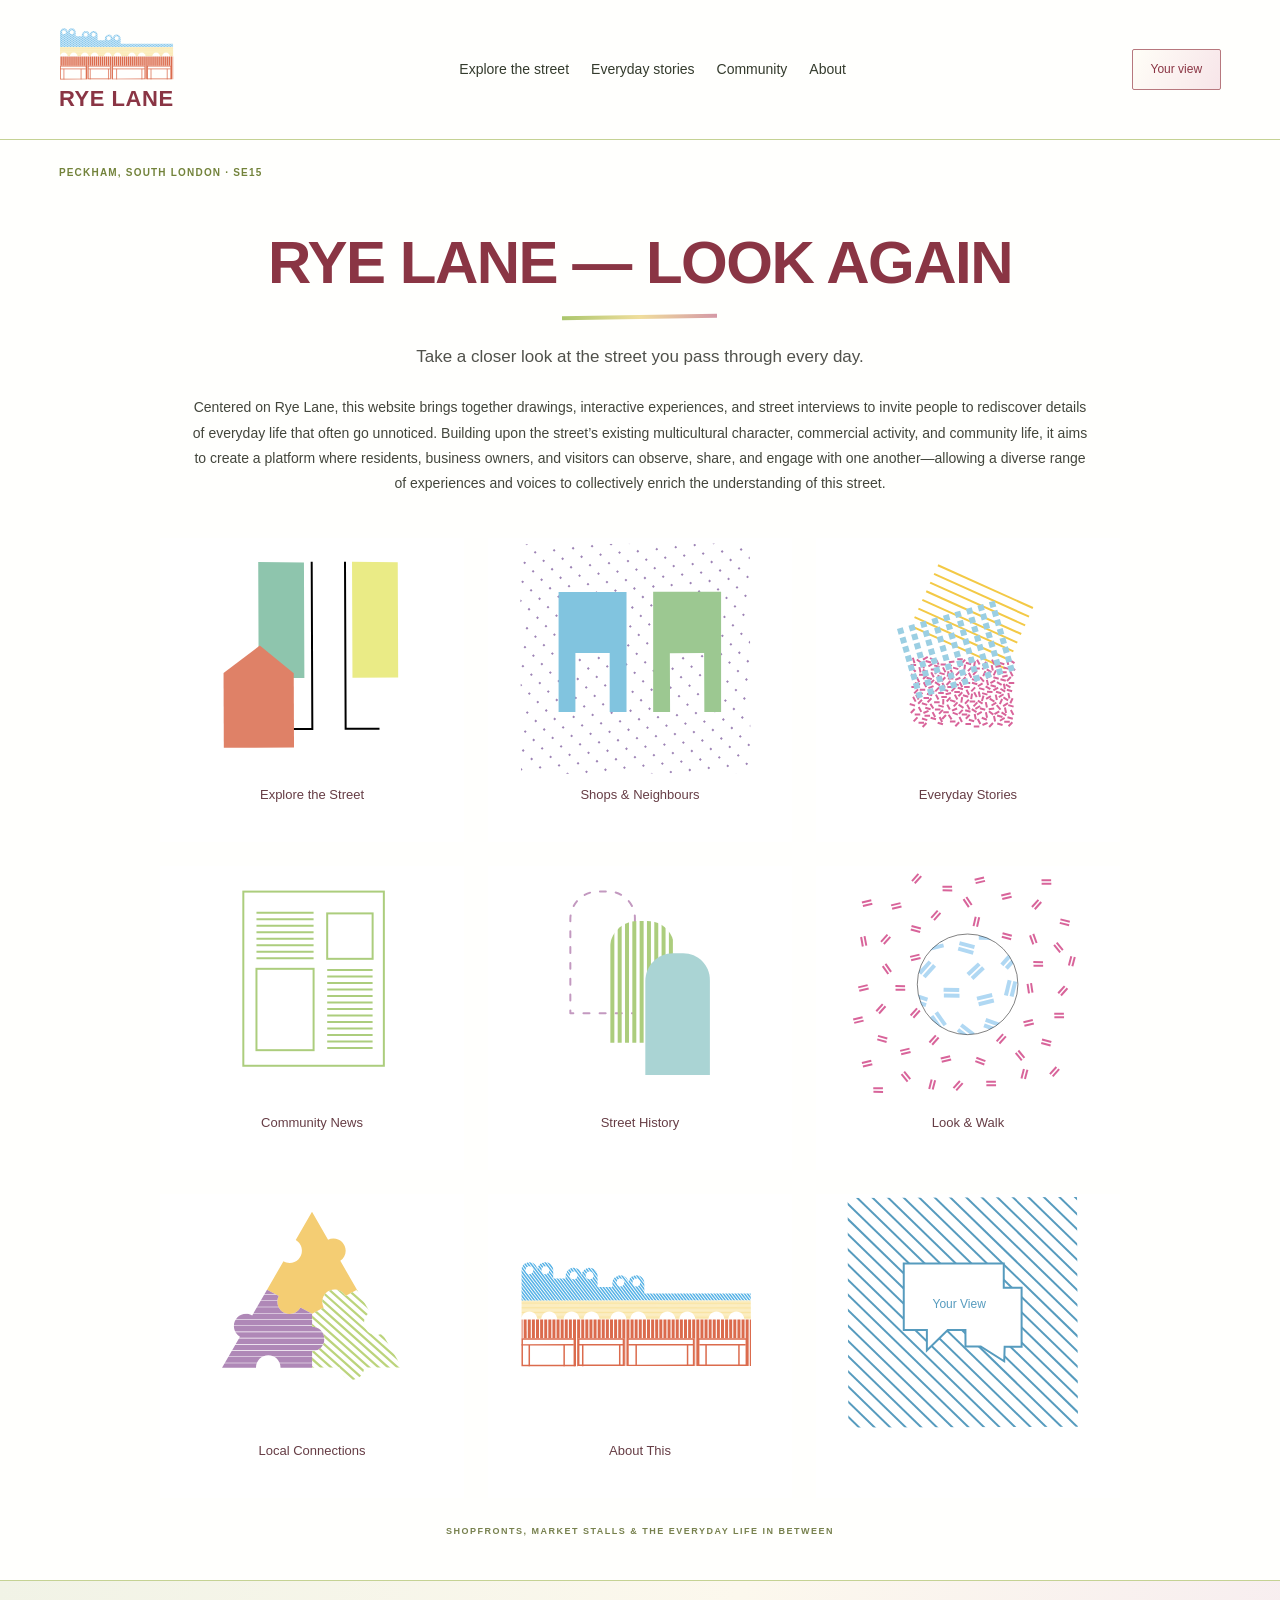
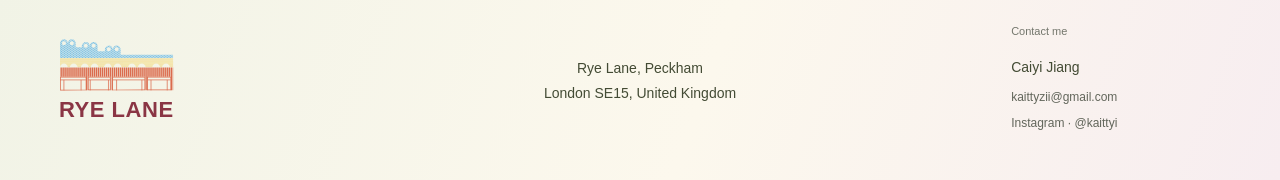
==== index.html @ 6ca85b4a "Archive current website" ====
<!doctype html>
<html lang="en"><head><meta charset="utf-8"><meta name="viewport" content="width=device-width,initial-scale=1"><meta name="description" content="Explore the shopfronts, market stalls and everyday details of Rye Lane, Peckham."><title>Rye Lane — Look Again</title><link rel="stylesheet" href="style.css"><link rel="stylesheet" href="theme.css?v=20261030-type-spacing"></head>
<body data-page="index"><a class="skip" href="#main">Skip to content</a><header><a class="brand" href="index.html">RYE LANE</a><nav aria-label="Main navigation"><a href="explore.html">Explore the street</a><a href="stories.html">Everyday stories</a><a href="community.html">Community</a><a href="about.html">About</a></nav><a class="header-note" href="your-view.html">Your view </a></header>
<main id="main"><section class="hero"><div class="hero-top"><p class="eyebrow">PECKHAM, SOUTH LONDON · SE15</p></div><div class="hero-title"><h1 class="home-title">RYE LANE — LOOK AGAIN</h1><p class="home-subtitle">Take a closer look at the street you pass through every day.</p><p class="home-statement">Centered on Rye Lane, this website brings together drawings, interactive experiences, and street interviews to invite people to rediscover details of everyday life that often go unnoticed. Building upon the street’s existing multicultural character, commercial activity, and community life, it aims to create a platform where residents, business owners, and visitors can observe, share, and engage with one another—allowing a diverse range of experiences and voices to collectively enrich the understanding of this street.</p></div><div class="illustrated-directory" aria-label="Discover Rye Lane"><a class="illustrated-link cream" href="explore.html"><svg class="artist-icon" viewBox="0 0 200 200" aria-hidden="true"><image href="explore.svg" width="200" height="200"/></svg><h2>Explore the Street</h2><span class="tile-arrow"></span></a><a class="illustrated-link apricot" href="explore.html#shops"><svg class="artist-icon" viewBox="0 0 200 200" aria-hidden="true"><image href="shops.svg" width="200" height="200"/></svg><h2>Shops & Neighbours</h2><span class="tile-arrow"></span></a><a class="illustrated-link moss" href="stories.html"><svg class="artist-icon" viewBox="0 0 200 200" aria-hidden="true"><image href="stories.svg" width="200" height="200"/></svg><h2>Everyday Stories</h2><span class="tile-arrow"></span></a><a class="illustrated-link blue" href="community.html"><svg class="artist-icon" viewBox="0 0 200 200" aria-hidden="true"><image href="community.svg" width="200" height="200"/></svg><h2>Community News</h2><span class="tile-arrow"></span></a><a class="illustrated-link ochre" href="community.html#street-history"><svg class="artist-icon" viewBox="0 0 200 200" aria-hidden="true"><image href="history.svg" width="200" height="200"/></svg><h2>Street History</h2><span class="tile-arrow"></span></a><a class="illustrated-link rose" href="stories.html#walk"><svg class="artist-icon" viewBox="0 0 200 200" aria-hidden="true"><image href="walk.svg" width="200" height="200"/></svg><h2>Look & Walk</h2><span class="tile-arrow"></span></a><a class="illustrated-link moss" href="community.html#local-connections"><svg class="artist-icon" viewBox="0 0 200 200" aria-hidden="true"><image href="connections.svg" width="200" height="200"/></svg><h2>Local Connections</h2><span class="tile-arrow"></span></a><a class="illustrated-link cream" href="about.html"><svg class="artist-icon" viewBox="0 0 200 200" aria-hidden="true"><image href="about.svg" width="200" height="200"/></svg><h2>About This</h2><span class="tile-arrow"></span></a><a class="illustrated-link blue" href="your-view.html"><svg class="artist-icon" viewBox="0 0 200 200" aria-hidden="true"><image href="your-view.svg" width="200" height="200"/></svg><h2 class="speech-title">Your View</h2><span class="tile-arrow"></span></a></div><p class="directory-caption">SHOPFRONTS, MARKET STALLS & THE EVERYDAY LIFE IN BETWEEN</p></section></main><footer><a class="brand" href="index.html">RYE LANE</a><p>Rye Lane, Peckham<br>London SE15, United Kingdom</p><div class="footer-contact"><h2>Contact me</h2><p>Caiyi Jiang</p><a href="mailto:kaittyzii@gmail.com">kaittyzii@gmail.com</a><a href="https://www.instagram.com/kaittyi/" target="_blank" rel="noopener noreferrer">Instagram · @kaittyi</a></div></footer>
<script src="script.js?v=20261030-market-layers"></script></body></html>
---- style.css ----
:root{--paper:#f5f0e6;--ink:#253e33;--red:#a53f2c;--line:#c9cbbd;--sage:#dfe5d6;--yellow:#eee0a8}*{box-sizing:border-box}html{scroll-behavior:smooth;scroll-padding-top:30px}body{margin:0;background:var(--paper);color:var(--ink);font-family:Arial,Helvetica,sans-serif;font-size:16px;line-height:1.55}a{color:inherit;text-decoration:none}button,input,textarea,select{font:inherit;color:inherit}button,a,select{touch-action:manipulation}button{cursor:pointer}button:focus-visible,a:focus-visible,select:focus-visible,textarea:focus-visible{outline:3px solid var(--red);outline-offset:5px}.skip{position:fixed;top:-100px;background:white;padding:15px;z-index:10}.skip:focus{top:0}header{display:flex;align-items:center;justify-content:space-between;gap:25px;padding:28px 4.6%;border-bottom:1px solid var(--line)}.brand{font-weight:800;letter-spacing:-1.5px;font-size:30px;line-height:1}.brand span{display:block;font-size:9px;letter-spacing:2.5px;margin-top:9px}nav{display:flex;gap:32px;font-size:13px}nav a:hover,footer a:hover{color:var(--red)}.header-note{font-size:12px;border:1px solid var(--ink);padding:10px 18px;border-radius:50%}.hero{padding:25px 4.6% 0}.hero-top,.hero-caption{display:flex;justify-content:space-between;align-items:center;gap:15px}.eyebrow{font-size:10px;letter-spacing:1.9px;font-weight:700}.edition{font:italic 17px Georgia,serif}.hero-title{display:flex;justify-content:space-between;align-items:end;gap:45px;padding:30px 0 40px}h1,h2,h3,p{margin-top:0}h1{font:clamp(55px,6.6vw,104px)/1.02 Georgia,serif;letter-spacing:-4px;margin:0}em{color:var(--red);font-weight:400}.hero-intro{max-width:290px;font-size:15px;padding-bottom:6px}.text-link{display:flex;align-items:center;justify-content:space-between;gap:30px;border:0;border-bottom:1px solid;background:none;padding:12px 0;font-size:12px;font-weight:700;text-align:left}.text-link span{font-size:24px}.hero-art{height:410px;position:relative;background:var(--sage);overflow:hidden;border-top:1px solid var(--ink);border-bottom:1px solid var(--ink)}.hero-art>img{width:100%;height:100%;object-fit:cover;object-position:50% 54%;mix-blend-mode:multiply}.art-label{position:absolute;left:22px;bottom:22px;background:var(--paper);padding:8px 12px;font-size:10px;letter-spacing:2px}.round-link{position:absolute;right:35px;top:30px;width:132px;height:132px;border-radius:50%;background:var(--red);color:var(--paper);display:flex;align-items:center;justify-content:center;text-align:center;font:italic 18px/1.2 Georgia,serif;transform:rotate(9deg)}.hero-caption{padding:15px 0;font-size:9px;letter-spacing:1.2px}.intro{display:grid;grid-template-columns:55px 1.4fr 1fr;gap:35px;padding:75px 8%;border-bottom:1px solid var(--line);align-items:center}.asterisk{font-size:55px;color:var(--red)}.intro>p{font:29px/1.3 Georgia,serif;margin:0}.intro>div{font-size:13px;max-width:300px}.section{padding:80px 7.5%;scroll-margin-top:20px}.section-title{display:flex;justify-content:space-between;align-items:end;gap:25px;margin-bottom:30px}h2{font:54px/1.08 Georgia,serif;letter-spacing:-1.8px;margin:14px 0 0}.section-title>p{font-size:13px;max-width:300px;margin:0 0 4px}.filters{display:flex;gap:9px;flex-wrap:wrap;margin:35px 0 30px}.filters button{border:1px solid var(--line);border-radius:25px;padding:9px 18px;background:transparent;font-size:12px}.filters button.active{background:var(--ink);border-color:var(--ink);color:var(--paper)}.filters span{margin-left:15px;font-size:9px}.scene-grid{display:grid;grid-template-columns:1.2fr 1fr;gap:36px 25px}.scene{display:block;background:none;border:0;padding:0;text-align:left;min-width:0}.scene[hidden]{display:none}.scene-img{position:relative;height:290px;overflow:hidden}.scene-img img{width:100%;height:100%;object-fit:contain;mix-blend-mode:multiply;transition:transform .4s}.scene:hover img{transform:scale(1.04)}.sage{background:var(--sage)}.peach{background:#e7c3a6}.yellow{background:var(--yellow)}.pink{background:#e6d2cc}.scene-index{position:absolute;top:14px;left:16px;font-size:11px}.open-arrow{position:absolute;right:14px;bottom:14px;border:1px solid var(--ink);border-radius:50%;height:34px;width:34px;text-align:center;line-height:32px}.scene-meta{display:flex;justify-content:space-between;align-items:center;gap:10px;margin-top:14px}.scene-meta h3{font:23px Georgia,serif;margin:0}.scene-meta>span{font-size:8px;letter-spacing:1px}.scene>p{font-size:12px;margin:7px 0 0}.small-note{font-size:11px;margin:28px 0 0;color:#536255}.stories{background:#e7e8dd}.story-feature{display:grid;grid-template-columns:1.25fr 1fr;gap:65px;align-items:center;margin:45px 0}.photo-frame{position:relative}.photo-frame img{width:100%;display:block;max-height:400px;object-fit:cover}.photo-frame>span{position:absolute;bottom:12px;left:12px;background:var(--paper);padding:6px 10px;font-size:9px;letter-spacing:1px}.story-copy h3{font:58px Georgia,serif;letter-spacing:-2px;margin:15px 0 22px}.story-copy>p:not(.eyebrow){font-size:14px;max-width:340px}.story-copy .text-link{width:100%;max-width:350px}.story-strips{display:grid;grid-template-columns:1fr 1fr;gap:40px}.story-strips button{display:flex;gap:20px;align-items:start;background:none;border:0;border-top:1px solid var(--ink);padding:20px 0;text-align:left}.story-strips button>span{font-size:12px}.story-strips button>span:last-child{margin-left:auto;font-size:24px}.story-strips h3{font:25px Georgia,serif;margin:0 0 8px}.story-strips p{font-size:12px;margin:0}.about{display:grid;grid-template-columns:1fr 2fr;gap:50px;border-bottom:1px solid var(--line)}.about h2{margin:0 0 30px}.about p:not(.eyebrow){max-width:580px;font-size:15px}.about .text-link{max-width:290px}.your-view{display:grid;grid-template-columns:1fr 1fr;gap:100px}.your-view>div>p:last-child{max-width:335px;font-size:14px;margin-top:25px}label{display:block;font-size:12px;margin-bottom:9px}select,textarea{border:1px solid #a6ae9d;background:transparent;width:100%;border-radius:0;padding:13px;font-size:13px;margin-bottom:22px}textarea{resize:vertical}.solid{width:100%;border:0;background:var(--ink);color:var(--paper);padding:15px;text-align:left;display:flex;justify-content:space-between;font-size:12px}.form-note,#note-status{font-size:11px;margin:12px 0}.download{border:0;border-bottom:1px solid;background:none;padding:8px 0;font-size:12px}footer{padding:40px 4.6%;background:var(--ink);color:var(--paper);display:flex;justify-content:space-between;align-items:center;gap:30px}footer p,footer>span{font-size:11px;margin:0}footer>span{text-align:right}dialog{border:0;padding:0;background:var(--paper);color:var(--ink);width:min(900px,94vw);max-height:90vh}dialog::backdrop{background:#10281ed1}.dialog-bar{position:sticky;top:0;background:var(--paper);display:flex;justify-content:space-between;align-items:center;padding:15px 24px;border-bottom:1px solid var(--line);z-index:1;font-size:10px;letter-spacing:1px}.dialog-bar button{background:none;border:0;padding:8px;font-size:12px}.dialog-content{padding:30px 40px}.dialog-content h2{margin:12px 0 20px}.dialog-content>img{width:100%;height:340px;object-fit:contain;background:var(--sage)}.dialog-content>p:not(.eyebrow){max-width:680px;font-size:15px}.image-switch{display:flex;gap:10px;margin:15px 0}.image-switch button{background:transparent;border:1px solid var(--ink);padding:7px 14px;font-size:11px}.image-switch button[aria-pressed=true]{background:var(--ink);color:var(--paper)}.look-prompt{display:flex;gap:30px;border-top:1px solid var(--line);padding:20px 0;margin-top:25px}.look-prompt span{font-size:9px;letter-spacing:1px;white-space:nowrap}.look-prompt p{font:22px Georgia,serif;margin:0}.small-note a{text-decoration:underline}body.modal-open{overflow:hidden}@media(min-width:1500px){main,header,footer{max-width:1600px;margin:auto}}@media(max-width:760px){header{padding:22px 6%;flex-wrap:wrap}.brand{font-size:25px}nav{order:3;width:100%;gap:22px;font-size:11px}.header-note{font-size:10px}.hero{padding:20px 6% 0}.edition{display:none}.hero-title{display:block;padding:25px 0}h1{font-size:58px;letter-spacing:-2.5px}.hero-intro{max-width:100%;margin-top:25px}.hero-intro>p{max-width:350px}.hero-intro .text-link{max-width:230px}.hero-art{height:300px}.round-link{right:15px;top:15px;width:100px;height:100px;font-size:14px}.hero-caption{font-size:8px}.hero-caption span:nth-child(2){display:none}.intro{grid-template-columns:35px 1fr;padding:45px 6%;gap:20px}.intro>p{font-size:24px}.intro>div{grid-column:2}.asterisk{font-size:38px}.section{padding:50px 6%}.section-title{display:block}.section-title>p{margin-top:22px}h2{font-size:43px}.scene-grid{grid-template-columns:1fr;gap:28px}.scene-img{height:270px}.scene-meta h3{font-size:23px}.filters{gap:7px}.filters button{font-size:10px;padding:9px 12px}.story-feature{grid-template-columns:1fr;gap:30px}.story-copy h3{font-size:48px}.story-strips{grid-template-columns:1fr;gap:10px}.about,.your-view{grid-template-columns:1fr;gap:28px}.about h2{font-size:39px}footer{align-items:start;flex-wrap:wrap;padding:30px 6%}footer>span{text-align:left}.dialog-content{padding:25px}.dialog-content h2{font-size:35px}.dialog-content>img{height:240px}.look-prompt{display:block}.look-prompt p{margin-top:12px}}@media(prefers-reduced-motion:reduce){html{scroll-behavior:auto}.scene-img img{transition:none}}

/* Illustrated homepage directory */
.hero-title{max-width:900px;margin:0 auto;text-align:center;display:block;padding:28px 0 38px}.hero-title h1{font-size:clamp(46px,5.1vw,76px);letter-spacing:-2.5px}.hero-title h1 br{display:none}.hero-intro{max-width:620px;margin:23px auto 0;padding:0;font-size:15px}.hero-intro p{margin-bottom:0}.hero-intro .text-link{display:none}.illustrated-directory{max-width:900px;margin:0 auto;display:grid;grid-template-columns:repeat(3,1fr);gap:22px}.illustrated-link{display:block;position:relative;padding:8px 20px 25px;text-align:center;color:var(--ink);border:1px solid transparent;transition:transform .2s,border-color .2s}.illustrated-link:hover{transform:translateY(-5px);border-color:var(--ink)}.illustrated-link svg{display:block;width:100%;height:175px;max-width:220px;margin:0 auto}.illustrated-link h2{font:24px Georgia,serif;letter-spacing:-.6px;margin:0 0 6px}.illustrated-link p{font-size:10px;margin:0}.tile-arrow{position:absolute;right:12px;top:10px;font-size:20px}.cream{background:#e6dfc7}.apricot{background:#e6bba2}.moss{background:#c7d1bb}.rose{background:#e7c9c3}.ochre{background:#e7cf8d}.blue{background:#c9d8d5}.directory-caption{text-align:center;font-size:9px;letter-spacing:1.5px;margin:26px 0 40px}.intro{padding-top:45px;padding-bottom:45px}@media(max-width:760px){.hero-title{padding-top:24px}.hero-title h1{font-size:43px;letter-spacing:-1.8px}.hero-intro{font-size:13px}.hero-intro>p{max-width:none}.illustrated-directory{grid-template-columns:repeat(2,1fr);gap:12px}.illustrated-link{padding:5px 10px 20px}.illustrated-link svg{height:140px}.illustrated-link h2{font-size:20px}.illustrated-link p{font-size:9px}.directory-caption{font-size:8px;letter-spacing:1px}}@media(prefers-reduced-motion:reduce){.illustrated-link{transition:none}}

.breadcrumb{display:flex;gap:14px;padding:25px 7.5% 0;font-size:11px}.breadcrumb a{text-decoration:underline}.breadcrumb+.section{padding-top:40px}body:has(.hero) footer{margin-top:25px}.scene-grid{align-items:start}

.page-heading{font:72px/1.05 Georgia,serif;letter-spacing:-2.5px;margin:20px 0 30px}.feed-explainer{border-left:3px solid var(--red);padding:14px 22px;background:#e7e8dd;font-size:13px;margin:35px 0}.feed-explainer p{margin:8px 0 0;max-width:720px}.feed-header{display:flex;justify-content:space-between;gap:20px;align-items:center;margin-top:50px}.feed-header h2,.sub-heading{font-size:32px;margin:0}.sub-heading{margin:55px 0 25px}#feed-status{font-size:12px;margin:18px 0}.news-card{border-top:1px solid var(--line);padding:25px 0}.news-card h3{font:27px/1.25 Georgia,serif;margin:10px 0 16px}.news-card p{font-size:14px;max-width:740px}.news-card .text-link{max-width:280px}.community-links{display:grid;grid-template-columns:1fr 1fr;gap:20px}.community-links>a{background:var(--sage);padding:25px}.community-links>a:nth-child(2n){background:#e6d6bc}.community-links span{font-size:9px;letter-spacing:1.5px}.community-links h3{font:26px Georgia,serif;margin:15px 0}.community-links p{font-size:13px;margin:0}.history-intro{font-size:18px;max-width:620px}.history-art{background:var(--sage);margin:35px 0 60px}.history-art img{width:100%;height:300px;object-fit:contain;mix-blend-mode:multiply}.history-art p{font-size:10px;padding:10px 20px}.timeline article{display:grid;grid-template-columns:190px 1fr;gap:40px;padding:35px 0;border-top:1px solid var(--line)}.timeline article>span{font-size:11px;letter-spacing:1px;color:var(--red);padding-top:5px}.timeline h2{font-size:31px;margin:0 0 15px;letter-spacing:-.5px}.timeline p{font-size:15px;max-width:640px}.timeline a{font-size:12px;text-decoration:underline}.history-end{background:var(--sage);padding:35px;margin:40px 0}.history-end h2{font-size:35px;margin:0 0 15px}.history-end p{font-size:14px}nav{gap:22px}.illustrated-directory{grid-template-columns:repeat(4,1fr);max-width:1100px;gap:18px}.illustrated-link h2{font-size:22px}.illustrated-link svg{height:155px}@media(max-width:1000px){nav{gap:14px;font-size:11px}.illustrated-directory{grid-template-columns:repeat(3,1fr)}}@media(max-width:760px){nav{flex-wrap:wrap;gap:12px 20px}.illustrated-directory{grid-template-columns:repeat(2,1fr)}.illustrated-link h2{font-size:19px}.illustrated-link svg{height:140px}.page-heading{font-size:48px}.community-links{grid-template-columns:1fr}.timeline article{grid-template-columns:1fr;gap:16px}.feed-header h2{font-size:27px}.feed-header{align-items:start}.feed-header button{font-size:10px}.history-art img{height:220px}}

.illustrated-directory{grid-template-columns:repeat(3,1fr);max-width:960px}.illustrated-link svg{height:150px}.illustrated-link h2{font-size:24px}.illustrated-link p{font-size:9px;letter-spacing:.25px}.shop-photo-grid{display:grid;grid-template-columns:1fr 1fr;gap:35px;margin-top:45px}.shop-photo-grid img{width:100%;height:320px;object-fit:cover}.shop-photo-grid .eyebrow{margin-top:20px}.shop-photo-grid h2{font-size:30px;margin:12px 0 20px}.shop-photo-grid p:not(.eyebrow){font-size:14px}.walk-cards{display:grid;grid-template-columns:repeat(3,1fr);gap:22px;margin:45px 0}.walk-cards article{background:var(--sage);padding:25px}.walk-cards article:nth-child(2){background:#e7cf8d}.walk-cards article:nth-child(3){background:#e7c9c3}.walk-number{display:block;font:65px Georgia,serif;opacity:.5;margin-bottom:25px}.walk-cards h2{font-size:30px;margin:15px 0 20px}.walk-cards p{font-size:13px}.walk-cards details{font-size:12px;border-top:1px solid #8c9b88;padding-top:15px}.walk-cards summary{cursor:pointer}.walk-cards details p{margin-top:15px}.walk-cards a{display:block;font-size:11px;text-decoration:underline;margin-top:22px}@media(max-width:760px){.illustrated-directory{grid-template-columns:repeat(3,1fr);gap:10px}.illustrated-link{padding:5px 8px 18px}.illustrated-link svg{height:105px}.illustrated-link h2{font-size:17px}.illustrated-link p{font-size:8px}.tile-arrow{font-size:15px;right:7px;top:6px}.shop-photo-grid,.walk-cards{grid-template-columns:1fr}.shop-photo-grid img{height:300px}}@media(max-width:450px){.illustrated-link h2{font-size:15px}.illustrated-link svg{height:85px}.illustrated-link p{line-height:1.4}}

/* Revised palette: paper, ink, cobalt and vermilion. */
:root{--paper:#fffdf7;--ink:#242522;--red:#254edb;--line:#d7d7cf;--sage:#e7edff;--yellow:#ffe46b}header{border-bottom-color:var(--ink)}.brand{color:#254edb}.hero-top .eyebrow{color:#254edb}.hero-title{max-width:940px;padding:38px 0 42px}.hero-title .home-title{font:38px/1.15 Georgia,serif;letter-spacing:-1px;color:#254edb;margin:0 0 24px}.home-statement{font:18px/1.8 Arial,Helvetica,sans-serif;max-width:900px;margin:0 auto;text-align:center;letter-spacing:0}.illustrated-directory{gap:22px}.illustrated-link{border:1px solid #242522;padding-top:10px}.illustrated-link:hover{border-color:#254edb;box-shadow:5px 5px 0 #254edb}.cream{background:#fff8df}.apricot{background:#ffded0}.moss{background:#edf1ff}.rose{background:#ffe7dc}.ochre{background:#ffe46b}.blue{background:#e3edff}.illustrated-link svg{color:#242522}.illustrated-link svg [fill="#f7edda"],.illustrated-link svg [fill="#f6edda"],.illustrated-link svg [fill="#f8edda"]{fill:#fffdf7}.illustrated-link svg [fill="#a54831"],.illustrated-link svg [fill="#a44731"],.illustrated-link svg [fill="#a74d37"],.illustrated-link svg [fill="#a53f2c"],.illustrated-link svg [fill="#ad4c32"],.illustrated-link svg [fill="#a95a42"]{fill:#f56336}.illustrated-link svg [fill="#b6c6a7"],.illustrated-link svg [fill="#8fa58c"],.illustrated-link svg [fill="#8ca78e"],.illustrated-link svg [fill="#406c57"]{fill:#5278ed}.illustrated-link svg [fill="#d7b36b"],.illustrated-link svg [fill="#d6b166"],.illustrated-link svg [fill="#d6b163"],.illustrated-link svg [fill="#edcb79"],.illustrated-link svg [fill="#e2b35e"],.illustrated-link svg [fill="#e5bd66"]{fill:#ffe46b}.stories{background:#f1f4ff}.feed-explainer,.history-end{background:#edf1ff}.community-links>a{background:#edf1ff}.community-links>a:nth-child(2n){background:#fff3cd}.walk-cards article{background:#edf1ff}.walk-cards article:nth-child(2){background:#ffe46b}.walk-cards article:nth-child(3){background:#ffded0}.timeline article>span{color:#254edb}.solid{background:#254edb}footer{background:#242522;color:#fffdf7}footer .brand{color:#fffdf7}.directory-caption{color:#254edb}@media(max-width:760px){.hero-title{padding:28px 0 32px}.hero-title .home-title{font-size:30px}.home-statement{font-size:14px;line-height:1.8}.illustrated-directory{gap:12px}}
/* Graffiti poster palette: asphalt, acid lime, violet, orange. */
:root{--paper:#e9e7df;--ink:#171717;--red:#6838dc;--line:#9a9a91;--sage:#d4e953;--yellow:#d4e953}body{background:#e9e7df}header{background:#171717;color:#e9e7df;border-bottom:3px solid #c5f12a}.brand{color:#c5f12a}.header-note{border-color:#c5f12a;color:#c5f12a;border-radius:0;transform:rotate(-4deg)}nav a:hover{color:#c5f12a}.hero-top .eyebrow{color:#171717}.hero-title .home-title{color:#171717;font-family:Arial,Helvetica,sans-serif;font-weight:900;font-size:44px;letter-spacing:-2px;text-transform:uppercase;line-height:1.05;display:inline-block;background:#c5f12a;padding:10px 18px;transform:rotate(-1.5deg)}.home-statement{font-size:16px;line-height:1.8}.illustrated-link{border:2px solid #171717;box-shadow:5px 5px 0 #171717;color:#171717}.illustrated-link:hover{border-color:#171717;box-shadow:8px 8px 0 #171717;transform:translate(-2px,-3px)}.cream{background:#c5f12a}.apricot{background:#ff7940}.moss{background:#a17aec}.rose{background:#ff7940}.ochre{background:#c5f12a}.blue{background:#b2a1ee}.illustrated-link:nth-child(3n+2){transform:rotate(.6deg)}.illustrated-link:nth-child(3n+2):hover{transform:rotate(.6deg) translate(-2px,-3px)}.illustrated-link h2{font:900 22px/1.1 Arial,Helvetica,sans-serif;letter-spacing:-.8px}.illustrated-link p{margin-top:10px;font-size:9px;font-weight:700}.illustrated-link svg [fill="#f7edda"],.illustrated-link svg [fill="#f6edda"],.illustrated-link svg [fill="#f8edda"]{fill:#e9e7df}.illustrated-link svg [fill="#a54831"],.illustrated-link svg [fill="#a44731"],.illustrated-link svg [fill="#a74d37"],.illustrated-link svg [fill="#a53f2c"],.illustrated-link svg [fill="#ad4c32"],.illustrated-link svg [fill="#a95a42"]{fill:#ff7940}.illustrated-link svg [fill="#b6c6a7"],.illustrated-link svg [fill="#8fa58c"],.illustrated-link svg [fill="#8ca78e"],.illustrated-link svg [fill="#406c57"]{fill:#7545d5}.illustrated-link svg [fill="#d7b36b"],.illustrated-link svg [fill="#d6b166"],.illustrated-link svg [fill="#d6b163"],.illustrated-link svg [fill="#edcb79"],.illustrated-link svg [fill="#e2b35e"],.illustrated-link svg [fill="#e5bd66"]{fill:#c5f12a}.directory-caption{color:#171717;font-weight:800}.stories{background:#d8cbed}.feed-explainer,.history-end{background:#d5e78c}.community-links>a{background:#d5e78c}.community-links>a:nth-child(2n){background:#d0b5ef}.walk-cards article{background:#c5f12a}.walk-cards article:nth-child(2){background:#b2a1ee}.walk-cards article:nth-child(3){background:#ff9970}.timeline article>span{color:#5830b4}.solid{background:#171717;color:#c5f12a}footer{background:#171717;color:#e9e7df}footer .brand{color:#c5f12a}.text-link:hover{color:#5830b4}@media(max-width:760px){.hero-title .home-title{font-size:30px;padding:9px 12px}.home-statement{font-size:14px}.illustrated-link h2{font-size:16px}.illustrated-link p{font-size:8px}}@media(max-width:450px){.illustrated-link h2{font-size:14px}}
/* Wall reference: chalk, soot, faded brick and small spray-colour accents. */
:root{--paper:#e6e3db;--ink:#20201f;--red:#d8753f;--line:#aaa69c;--sage:#d8d5cc;--yellow:#d5bd59}body{background:#e6e3db;color:#20201f}header{background:#e6e3db;color:#20201f;border-bottom:1px solid #99968d}.brand{color:#20201f}.header-note{border:1px solid #20201f;color:#20201f;background:#f2f0e9;transform:rotate(-2deg)}nav a:hover{color:#ab542b}.hero-top .eyebrow{color:#55534c}.hero-title .home-title{color:#20201f;background:none;transform:none;padding:0;font-size:42px;letter-spacing:-2px;margin-bottom:24px}.hero-title .home-title:after{content:"";display:block;height:5px;width:115px;margin:19px auto 0;background:#d8753f;transform:rotate(-2deg)}.home-statement{color:#393936}.illustrated-directory{gap:25px}.illustrated-link,.cream,.apricot,.moss,.rose,.ochre,.blue{background:#f1efe9;border:1px solid #343432;box-shadow:3px 4px 0 #a8a49a;position:relative}.illustrated-link:before{content:"";position:absolute;left:10px;right:10px;top:8px;bottom:8px;border-top:1px solid #bbb7ad;pointer-events:none}.illustrated-link:nth-child(3n+2){transform:rotate(.5deg)}.illustrated-link:nth-child(3n){transform:rotate(-.35deg)}.illustrated-link:hover{border-color:#20201f;box-shadow:5px 7px 0 #8c887e;transform:translateY(-3px)}.illustrated-link:nth-child(3n+2):hover{transform:rotate(.5deg) translateY(-3px)}.illustrated-link:nth-child(3n):hover{transform:rotate(-.35deg) translateY(-3px)}.illustrated-link h2{color:#20201f}.illustrated-link p{color:#59574f}.tile-arrow{color:#d8753f}.illustrated-link:nth-child(3n+2) .tile-arrow{color:#b9507a}.illustrated-link:nth-child(3n) .tile-arrow{color:#438e98}.illustrated-link svg [fill="#f7edda"],.illustrated-link svg [fill="#f6edda"],.illustrated-link svg [fill="#f8edda"]{fill:#d4d1c8}.illustrated-link svg [fill="#a54831"],.illustrated-link svg [fill="#a44731"],.illustrated-link svg [fill="#a74d37"],.illustrated-link svg [fill="#a53f2c"],.illustrated-link svg [fill="#ad4c32"],.illustrated-link svg [fill="#a95a42"]{fill:#d8753f}.illustrated-link svg [fill="#b6c6a7"],.illustrated-link svg [fill="#8fa58c"],.illustrated-link svg [fill="#8ca78e"],.illustrated-link svg [fill="#406c57"]{fill:#72afb4}.illustrated-link svg [fill="#d7b36b"],.illustrated-link svg [fill="#d6b166"],.illustrated-link svg [fill="#d6b163"],.illustrated-link svg [fill="#edcb79"],.illustrated-link svg [fill="#e2b35e"],.illustrated-link svg [fill="#e5bd66"]{fill:#d5bd59}.illustrated-link:nth-child(3) svg [fill="#a44731"]{fill:#c66391}.directory-caption{color:#56534c}.stories{background:#d5d2c9}.feed-explainer,.history-end{background:#d8d4c9}.community-links>a{background:#dedbd2}.community-links>a:nth-child(2n){background:#d3d7d5}.walk-cards article{background:#dedbd2}.walk-cards article:nth-child(2){background:#e1d8b5}.walk-cards article:nth-child(3){background:#d9c9c2}.timeline article>span{color:#a64c26}.solid{background:#20201f;color:#f1efe9}footer{background:#292928;color:#e6e3db}footer .brand{color:#e6e3db}.text-link:hover{color:#a64c26}@media(max-width:760px){.hero-title .home-title{font-size:30px}.illustrated-directory{gap:14px}}
/* Street scenes share one neutral background. */
.explore .scene-img{background:#f1efe9;border:1px solid #aaa69c;box-shadow:none;transform:none}
.explore .scene-img img{filter:grayscale(1);mix-blend-mode:multiply}

.source-detail{font-size:11px!important;line-height:1.6;color:#625e55;max-width:640px;margin:12px 0 0}.history .timeline{margin-top:45px}
/* Softer wall palette: warm chalk, graphite, dusty teal and clay. */
:root{--paper:#f0ede6;--ink:#353632;--red:#a96950;--line:#c6c3ba;--sage:#dedfd7;--yellow:#c7b782}body{background:var(--paper);color:var(--ink)}header{background:var(--paper);color:var(--ink);border-bottom:1px solid #c6c3ba}.brand{color:#3e514d}.header-note{color:#3e514d;border-color:#89958d;background:transparent;transform:none}.hero-title .home-title{color:#3e514d}.hero-title .home-title:after{background:#b38870;height:3px}.home-statement{color:#50514b}.hero-top .eyebrow,.edition{color:#6a6c63}.illustrated-link,.cream,.apricot,.moss,.rose,.ochre,.blue{background:#f8f6f0;border:1px solid #b7b9af;box-shadow:2px 3px 0 #d3d0c6}.illustrated-link:before{border-top-color:#dfdcd2}.illustrated-link:nth-child(3n+2),.illustrated-link:nth-child(3n){transform:none}.illustrated-link:hover,.illustrated-link:nth-child(3n+2):hover,.illustrated-link:nth-child(3n):hover{border-color:#82948c;box-shadow:3px 5px 0 #d3d0c6;transform:translateY(-2px)}.illustrated-link h2{color:#3e514d}.illustrated-link p{color:#71736a}.illustrated-link svg{color:#52594f}.tile-arrow,.illustrated-link:nth-child(3n+2) .tile-arrow,.illustrated-link:nth-child(3n) .tile-arrow{color:#8c9b90}.illustrated-link svg [fill="#f7edda"],.illustrated-link svg [fill="#f6edda"],.illustrated-link svg [fill="#f8edda"]{fill:#e5e1d6}.illustrated-link svg [fill="#a54831"],.illustrated-link svg [fill="#a44731"],.illustrated-link svg [fill="#a74d37"],.illustrated-link svg [fill="#a53f2c"],.illustrated-link svg [fill="#ad4c32"],.illustrated-link svg [fill="#a95a42"]{fill:#bd927b}.illustrated-link svg [fill="#b6c6a7"],.illustrated-link svg [fill="#8fa58c"],.illustrated-link svg [fill="#8ca78e"],.illustrated-link svg [fill="#406c57"]{fill:#9fb8af}.illustrated-link svg [fill="#d7b36b"],.illustrated-link svg [fill="#d6b166"],.illustrated-link svg [fill="#d6b163"],.illustrated-link svg [fill="#edcb79"],.illustrated-link svg [fill="#e2b35e"],.illustrated-link svg [fill="#e5bd66"]{fill:#cfc096}.illustrated-link:nth-child(3) svg [fill="#a44731"]{fill:#b99ba4}.directory-caption{color:#72756a}.stories{background:#e6e7de}.feed-explainer,.history-end,.community-links>a{background:#e1e5da}.community-links>a:nth-child(2n){background:#e6dfd3}.walk-cards article{background:#e1e5da}.walk-cards article:nth-child(2){background:#e8e1cd}.walk-cards article:nth-child(3){background:#e6dcd6}.solid{background:#485b50;color:#f8f6f0}footer{background:#48534a;color:#f0ede6}footer .brand{color:#f0ede6}.explore .scene-img{background:#f8f6f0;border-color:#c6c3ba}
/* Brighter page canvas; preserve the current illustration colours. */
:root{--paper:#fffefa}body,header{background:#fffefa}.illustrated-link,.cream,.apricot,.moss,.rose,.ochre,.blue{background:#fffefa}.header-note{background:transparent}.explore .scene-img{background:#fffefa}dialog,.dialog-bar{background:#fffefa}
/* Pinterest references: sky blue / cream landscape + green / pink illustration. */
:root{--paper:#fffdf5;--ink:#285d4f;--red:#c9785d;--line:#ccd3b7;--sage:#e8edce;--yellow:#d2d88d}body,header{background:#fffdf5;color:#285d4f}header{border-bottom-color:#cbd1b5}.brand,.hero-title .home-title{color:#285d4f}.header-note{color:#285d4f;border-color:#77977c;background:#f5f5df}.hero-top .eyebrow,.edition{color:#547762}.home-statement{color:#365d50}.hero-title .home-title:after{background:#87a9cf;height:4px;width:120px}.illustrated-link{border:1px solid #a7bc98;box-shadow:2px 3px 0 #d8dfc5}.illustrated-link,.cream{background:#f8f4df}.apricot{background:#f1dbd6}.moss{background:#e2e7b4}.rose{background:#f1dfeb}.ochre{background:#e9edc7}.blue{background:#e1ebf7}.illustrated-link:nth-child(1){background:#e1ebf7}.illustrated-link:nth-child(2){background:#e3e9bc}.illustrated-link:nth-child(3){background:#f1dfe9}.illustrated-link:nth-child(4){background:#e5edda}.illustrated-link:nth-child(5){background:#f8f1d9}.illustrated-link:nth-child(6){background:#e1ebf7}.illustrated-link:nth-child(7){background:#f1dfe9}.illustrated-link:nth-child(8){background:#e3e9bc}.illustrated-link:nth-child(9){background:#f8f1d9}.illustrated-link:before{border-top-color:#ffffff99}.illustrated-link h2{color:#285d4f}.illustrated-link p{color:#506c58}.illustrated-link svg{color:#34775e}.illustrated-link svg [fill="#f7edda"],.illustrated-link svg [fill="#f6edda"],.illustrated-link svg [fill="#f8edda"]{fill:#fff9e7}.illustrated-link svg [fill="#a54831"],.illustrated-link svg [fill="#a44731"],.illustrated-link svg [fill="#a74d37"],.illustrated-link svg [fill="#a53f2c"],.illustrated-link svg [fill="#ad4c32"],.illustrated-link svg [fill="#a95a42"]{fill:#d99079}.illustrated-link svg [fill="#b6c6a7"],.illustrated-link svg [fill="#8fa58c"],.illustrated-link svg [fill="#8ca78e"],.illustrated-link svg [fill="#406c57"]{fill:#86a8cf}.illustrated-link svg [fill="#d7b36b"],.illustrated-link svg [fill="#d6b166"],.illustrated-link svg [fill="#d6b163"],.illustrated-link svg [fill="#edcb79"],.illustrated-link svg [fill="#e2b35e"],.illustrated-link svg [fill="#e5bd66"]{fill:#cbd38c}.illustrated-link:nth-child(3) svg [fill="#a44731"]{fill:#ddaecb}.tile-arrow,.illustrated-link:nth-child(3n+2) .tile-arrow,.illustrated-link:nth-child(3n) .tile-arrow{color:#448168}.illustrated-link:hover,.illustrated-link:nth-child(3n+2):hover,.illustrated-link:nth-child(3n):hover{border-color:#477b61;box-shadow:3px 5px 0 #c7d4b5}.directory-caption{color:#5d7b5a}.stories{background:#edf2df}.feed-explainer,.history-end,.community-links>a{background:#e9edce}.community-links>a:nth-child(2n){background:#e1ebf7}.walk-cards article{background:#e1ebf7}.walk-cards article:nth-child(2){background:#e3e9bc}.walk-cards article:nth-child(3){background:#f1dfe9}.solid{background:#34775e;color:#fffdf5}footer{background:#dce5c7;color:#285d4f}footer .brand{color:#285d4f}.explore .scene-img{background:#fffdf5;border-color:#c9c9bb}.explore .scene-img img{filter:grayscale(1)}dialog,.dialog-bar{background:#fffdf5}.timeline article>span{color:#976047}.text-link:hover{color:#976047}
---- theme.css ----
/* Paper collage / apple green / berry, with static colour washes. */
:root{--paper:#fffef8;--ink:#343b2d;--red:#a44955;--line:#cbd4a3;--sage:#edf1d3;--yellow:#f1e8ad}body{background:#fffef8;color:#343b2d}header{background:#fffef8;color:#343b2d;border-bottom:1px solid #c5d294}.brand{color:#8a3544}.header-note{color:#8a3544;border:1px solid #b7787e;background:linear-gradient(115deg,#fffef7,#f7e5e9);border-radius:2px}nav a:hover{color:#a44955}.hero{background:radial-gradient(ellipse 35% 24% at 8% 17%,#dae7f8a6,transparent 100%),radial-gradient(ellipse 38% 24% at 94% 23%,#f6dce2a6,transparent 100%),radial-gradient(ellipse 38% 25% at 47% 61%,#f6eab666,transparent 100%)}.hero-title .home-title{color:#8a3544;font-family:Georgia,serif;font-weight:400;text-transform:none;letter-spacing:-1.3px;font-size:44px}.hero-title .home-title:after{width:155px;height:4px;background:linear-gradient(90deg,#aac66c,#f0de9c,#d599a6);transform:rotate(-1deg)}.home-statement{color:#43463c}.hero-top .eyebrow{color:#73833b}.edition{color:#8b7375}.illustrated-directory{gap:25px}.illustrated-link,.illustrated-link:nth-child(n){background:#fffef8;border:1px solid #b8c783;box-shadow:3px 3px 0 #e7ebd4;transform:none}.illustrated-link:nth-child(1),.illustrated-link:nth-child(6){background:radial-gradient(ellipse at 80% 15%,#d4e4f3 0,transparent 70%),linear-gradient(135deg,#fffef8,#f1f5e7)}.illustrated-link:nth-child(2),.illustrated-link:nth-child(8){background:radial-gradient(ellipse at 20% 20%,#dde9b6 0,transparent 74%),linear-gradient(145deg,#fffef8,#f3f5e6)}.illustrated-link:nth-child(3),.illustrated-link:nth-child(7){background:radial-gradient(ellipse at 82% 25%,#f2d4df 0,transparent 75%),linear-gradient(140deg,#fffef8,#fff7ec)}.illustrated-link:nth-child(4){background:linear-gradient(140deg,#eef4d7,#fffef8 60%,#e7eff6)}.illustrated-link:nth-child(5),.illustrated-link:nth-child(9){background:radial-gradient(ellipse at 25% 12%,#f2e6b6 0,transparent 75%),linear-gradient(145deg,#fffef8,#f5e8e9)}.illustrated-link:before{border-top-color:#ffffffbb}.illustrated-link h2{color:#663d45;font-weight:700;font-family:Georgia,serif;font-size:24px;letter-spacing:-.6px}.illustrated-link p{color:#636a4b;font-weight:400}.illustrated-link:hover,.illustrated-link:nth-child(n):hover{border-color:#8a3544;box-shadow:4px 5px 0 #dce4ba;transform:translateY(-3px)}.illustrated-link svg{color:#59683e}.tile-arrow,.illustrated-link:nth-child(n) .tile-arrow{color:#a44955}.illustrated-link svg [fill="#f7edda"],.illustrated-link svg [fill="#f6edda"],.illustrated-link svg [fill="#f8edda"]{fill:#fffdf0}.illustrated-link svg [fill="#a54831"],.illustrated-link svg [fill="#a44731"],.illustrated-link svg [fill="#a74d37"],.illustrated-link svg [fill="#a53f2c"],.illustrated-link svg [fill="#ad4c32"],.illustrated-link svg [fill="#a95a42"]{fill:#bd7881}.illustrated-link svg [fill="#b6c6a7"],.illustrated-link svg [fill="#8fa58c"],.illustrated-link svg [fill="#8ca78e"],.illustrated-link svg [fill="#406c57"]{fill:#acc869}.illustrated-link svg [fill="#d7b36b"],.illustrated-link svg [fill="#d6b166"],.illustrated-link svg [fill="#d6b163"],.illustrated-link svg [fill="#edcb79"],.illustrated-link svg [fill="#e2b35e"],.illustrated-link svg [fill="#e5bd66"]{fill:#e5d68e}.illustrated-link:nth-child(3) svg [fill="#a44731"]{fill:#b86a79}.directory-caption{color:#77814e}.stories{background:#fffef8}.feed-explainer,.history-end{background:linear-gradient(110deg,#edf2d8,#fff9ec)}.community-links>a{background:linear-gradient(145deg,#f0f4dc,#fffef8)}.community-links>a:nth-child(2n){background:linear-gradient(145deg,#e6eef7,#fff7f0)}.walk-cards article{background:linear-gradient(150deg,#e1ecf7,#fffef8)}.walk-cards article:nth-child(2){background:linear-gradient(150deg,#e3edbc,#fffef8)}.walk-cards article:nth-child(3){background:linear-gradient(150deg,#f2dce4,#fffef8)}.solid{background:#8a3544;color:#fffef8}.timeline article>span,.text-link:hover{color:#8a3544}.explore .scene-img{background:#fffef8;border:1px solid #c8c9bc}.explore .scene-img img{filter:grayscale(1)}footer{background:linear-gradient(110deg,#dbe7b3,#f5efd7 55%,#eedde1);color:#434b34;border-top:1px solid #c5d294}footer .brand{color:#8a3544}dialog,.dialog-bar{background:#fffef8}.dialog-content>img{background:#fffef8}label{color:#663d45}select,textarea{background:#fffef8;border-color:#b8c783}.filters button.active{background:#59683e;border-color:#59683e}@media(max-width:760px){.hero-title .home-title{font-size:32px}.illustrated-link h2{font-size:17px}.illustrated-directory{gap:13px}.hero{background:radial-gradient(ellipse at 0 10%,#e4edf780,transparent 40%),radial-gradient(ellipse at 100% 25%,#f7e2e880,transparent 45%)}}@media(max-width:450px){.illustrated-link h2{font-size:15px}}

/* Shared interior-page colour wash, with calm image surfaces. */
body:not(:has(.hero)){background:radial-gradient(ellipse 65% 480px at 0 180px,#e0ebf6a6,transparent 100%),radial-gradient(ellipse 60% 650px at 100% 460px,#f3dfe7a1,transparent 100%),radial-gradient(ellipse 70% 600px at 25% 1050px,#f3edc780,transparent 100%),#fffef8;background-repeat:no-repeat}body:not(:has(.hero)) header{background:#fffef8e8}body:not(:has(.hero)) main{background:transparent}.stories{background:transparent}.scene-index{color:#343b2d}.open-arrow,.tile-arrow,.text-link>span,.solid>span{display:none}.your-view select,.your-view textarea{background:#fffef8b8}.dialog-content>img{background:#fffef8}.dialog-content .look-prompt{background:linear-gradient(110deg,#edf2d880,#f6e3eb66);padding:20px}.about{border-bottom-color:#cbd4a3}

/* Individual page compositions within the shared pastel palette. */
body[data-page="explore"]{background:radial-gradient(ellipse 85% 650px at 100% 190px,#cfe2f5b8,transparent 100%),radial-gradient(ellipse 60% 650px at 0 1000px,#e1eacb80,transparent 100%),#fffef8}
body[data-page="shops"]{background:radial-gradient(ellipse 100% 650px at 45% 250px,#f3e6b8b3,transparent 100%),radial-gradient(ellipse 60% 650px at 100% 1050px,#ecdce580,transparent 100%),#fffef8}
body[data-page="stories"]{background:radial-gradient(ellipse 90% 700px at 0 330px,#f0cfdcb3,transparent 100%),radial-gradient(ellipse 75% 650px at 100% 1100px,#f5e8c29c,transparent 100%),#fffef8}
body[data-page="community"]{background:radial-gradient(ellipse 85% 750px at 100% 380px,#dae9b9ad,transparent 100%),radial-gradient(ellipse 70% 650px at 0 1250px,#dceaf580,transparent 100%),#fffef8}
body[data-page="history"]{background:radial-gradient(ellipse 90% 900px at 0 400px,#f2e3b3a6,transparent 100%),radial-gradient(ellipse 75% 800px at 100% 1500px,#edddd48c,transparent 100%),#fffef8}
body[data-page="walk"]{background:radial-gradient(ellipse 100% 600px at 50% 220px,#e1eac0ad,transparent 100%),radial-gradient(ellipse 75% 700px at 100% 850px,#d4e6f299,transparent 100%),#fffef8}
body[data-page="local-links"]{background:radial-gradient(ellipse 90% 700px at 0 270px,#dddcf2a6,transparent 100%),radial-gradient(ellipse 75% 600px at 100% 900px,#dee9c48c,transparent 100%),#fffef8}
body[data-page="about"]{background:radial-gradient(ellipse 90% 650px at 100% 250px,#f2dbcaad,transparent 100%),radial-gradient(ellipse 70% 650px at 0 850px,#eee4bc80,transparent 100%),#fffef8}
body[data-page="your-view"]{background:radial-gradient(ellipse 90% 650px at 50% 500px,#eadcf0a6,transparent 100%),radial-gradient(ellipse 65% 600px at 0 180px,#f1e3d780,transparent 100%),#fffef8}
/* Whiter canvas and lighter, less green colour washes. */
:root{--paper:#fffffd;--sage:#f5f5ea;--line:#dbddd2}body,header{background-color:#fffffd}header{background:#fffffdf2}.hero{background:radial-gradient(ellipse 35% 24% at 8% 17%,#e6eef880,transparent 100%),radial-gradient(ellipse 38% 24% at 94% 23%,#f8e8ed80,transparent 100%),radial-gradient(ellipse 38% 25% at 47% 61%,#faf3dd55,transparent 100%)}body[data-page="explore"]{background:radial-gradient(ellipse 85% 650px at 100% 190px,#e3eef88c,transparent 100%),radial-gradient(ellipse 60% 650px at 0 1000px,#f4f2e550,transparent 100%),#fffffd}body[data-page="shops"]{background:radial-gradient(ellipse 100% 650px at 45% 250px,#faf0d580,transparent 100%),radial-gradient(ellipse 60% 650px at 100% 1050px,#f4e9ef60,transparent 100%),#fffffd}body[data-page="stories"]{background:radial-gradient(ellipse 90% 700px at 0 330px,#f7e3eb88,transparent 100%),radial-gradient(ellipse 75% 650px at 100% 1100px,#faf1da70,transparent 100%),#fffffd}body[data-page="community"]{background:radial-gradient(ellipse 85% 750px at 100% 380px,#f0f2e480,transparent 100%),radial-gradient(ellipse 70% 650px at 0 1250px,#e6eff870,transparent 100%),#fffffd}body[data-page="history"]{background:radial-gradient(ellipse 90% 900px at 0 400px,#faf0d580,transparent 100%),radial-gradient(ellipse 75% 800px at 100% 1500px,#f5e9e360,transparent 100%),#fffffd}body[data-page="walk"]{background:radial-gradient(ellipse 100% 600px at 50% 220px,#f3f3e580,transparent 100%),radial-gradient(ellipse 75% 700px at 100% 850px,#e4eff880,transparent 100%),#fffffd}body[data-page="local-links"]{background:radial-gradient(ellipse 90% 700px at 0 270px,#eeebf680,transparent 100%),radial-gradient(ellipse 75% 600px at 100% 900px,#f4f2e560,transparent 100%),#fffffd}body[data-page="about"]{background:radial-gradient(ellipse 90% 650px at 100% 250px,#faece180,transparent 100%),radial-gradient(ellipse 70% 650px at 0 850px,#faf4df60,transparent 100%),#fffffd}body[data-page="your-view"]{background:radial-gradient(ellipse 90% 650px at 50% 500px,#f2e9f780,transparent 100%),radial-gradient(ellipse 65% 600px at 0 180px,#faf0e760,transparent 100%),#fffffd}.explore .scene-img,dialog,.dialog-bar,.dialog-content>img{background:#fffffd}.feed-explainer,.history-end{background:linear-gradient(110deg,#f5f5e9,#fffaf1)}footer{background:linear-gradient(110deg,#f1f3e6,#fcf8ed 55%,#f7edf0)}.illustrated-link:nth-child(2),.illustrated-link:nth-child(8){background:radial-gradient(ellipse at 20% 20%,#eef1d9 0,transparent 74%),linear-gradient(145deg,#fffffd,#fafbf4)}.illustrated-link:nth-child(4){background:linear-gradient(140deg,#f4f6e9,#fffffd 60%,#edf3fa)}

/* Home: original artwork, simple outlines and quieter typography. */
body[data-page="index"] .hero{background:none}
body[data-page="index"] .hero-title .home-title{font-size:clamp(28px,4.1vw,46px)}
body[data-page="index"] .home-statement{font-size:14px;line-height:1.8}
body[data-page="index"] header nav{font-size:11px}
body[data-page="index"] .illustrated-link:nth-child(n){background:transparent;border:1px solid #b9bcb0;box-shadow:none;padding:10px 10px 18px;transform:none}
body[data-page="index"] .illustrated-link::before,body[data-page="index"] .illustrated-link::after{display:none}
body[data-page="index"] .illustrated-link:nth-child(n):hover{background:transparent;border-color:#8a3544;box-shadow:none;transform:translateY(-2px)}
body[data-page="index"] .illustrated-link .artist-icon{width:100%;max-width:none;height:190px;margin:0 auto 8px}
body[data-page="index"] .illustrated-link h2{font-size:19px;line-height:1.2;letter-spacing:-.3px;margin:0}
body[data-page="index"] .tile-arrow{display:none}
@media(max-width:760px){body[data-page="index"] .illustrated-link .artist-icon{height:160px}body[data-page="index"] .illustrated-link h2{font-size:17px}}
@media(max-width:450px){body[data-page="index"] .illustrated-link .artist-icon{height:135px}body[data-page="index"] .illustrated-link h2{font-size:15px}}

/* Reference-inspired square illustration tiles. */
body[data-page="index"] .illustrated-directory{gap:24px;align-items:stretch}
body[data-page="index"] .illustrated-link:nth-child(n){position:relative;display:flex;flex-direction:column;justify-content:flex-end;aspect-ratio:1;min-height:0;padding:0 8px 12px;overflow:hidden;background:#fff;border-color:#d6d6ce}
body[data-page="index"] .illustrated-link .artist-icon{position:absolute;inset:0 0 32px;width:100%;height:calc(100% - 32px);max-width:none;margin:0}
body[data-page="index"] .illustrated-link h2{position:relative;font-family:Arial,sans-serif;font-size:13px;font-weight:500;line-height:1.2;letter-spacing:.025em;text-align:center}
body[data-page="index"] .illustrated-link:last-child .artist-icon{inset:0;height:100%}
body[data-page="index"] .illustrated-link:last-child .speech-title{position:absolute;left:26%;top:40%;width:40%;margin:0;font-size:12px;color:#569bbe;transform:translateY(-50%);text-transform:uppercase}
@media(max-width:450px){body[data-page="index"] .illustrated-directory{gap:14px}body[data-page="index"] .illustrated-link h2{font-size:11px}body[data-page="index"] .illustrated-link:last-child .speech-title{font-size:9px}}

/* Borderless tiles with captions close to the drawings. */
body[data-page="index"] .illustrated-link:nth-child(n),body[data-page="index"] .illustrated-link:nth-child(n):hover{border:0;background:#fff;box-shadow:none}
body[data-page="index"] .illustrated-link:nth-child(n){justify-content:flex-start;padding:0;overflow:hidden}
body[data-page="index"] .illustrated-link .artist-icon{position:relative;inset:auto;flex:none;width:100%;height:82%;margin:0}
body[data-page="index"] .illustrated-link h2{margin:-3px 8px 0}
body[data-page="index"] .illustrated-link:last-child .artist-icon{position:absolute;inset:0;height:100%;margin:0}
body[data-page="index"] .illustrated-link:last-child .speech-title{left:27%;top:47%;width:38%;margin:0;transform:translateY(-50%);text-align:center}
body[data-page="index"] .illustrated-link:nth-child(1) h2,body[data-page="index"] .illustrated-link:nth-child(5) h2{transform:translateY(-16px)}
body[data-page="index"] .illustrated-link:nth-child(3) h2,body[data-page="index"] .illustrated-link:nth-child(4) h2{transform:translateY(-24px)}
body[data-page="index"] .illustrated-link:nth-child(7) h2,body[data-page="index"] .illustrated-link:nth-child(8) h2{transform:translateY(-44px)}
body[data-page="index"] .illustrated-link:last-child .speech-title{top:44%;transform:translateY(-50%)}
@media(max-width:450px){body[data-page="index"] .illustrated-link:nth-child(7) h2,body[data-page="index"] .illustrated-link:nth-child(8) h2{transform:translateY(-25px)}body[data-page="index"] .illustrated-link:nth-child(3) h2,body[data-page="index"] .illustrated-link:nth-child(4) h2{transform:translateY(-14px)}}
/* Equal artwork areas on a warm, uniform gallery canvas. */
body[data-page="index"] .illustrated-link:last-child .artist-icon{position:relative;inset:auto;width:100%;height:82%;margin:0}
body[data-page="index"] .illustrated-link:last-child .speech-title{left:31%;top:36.1%;width:31.2%;transform:translateY(-50%)}
/* Shared caption baseline for every row. */
body[data-page="index"] .illustrated-link:nth-child(n):not(:last-child) h2{position:absolute;left:0;right:0;top:82%;margin:0 8px;transform:none;line-height:1.2}
/* Fine adjustments to the local illustration and speech label. */
body[data-page="index"] .illustrated-link:nth-child(7) .artist-icon{transform:scale(1.13);transform-origin:50% 42%}
body[data-page="index"] .illustrated-link:last-child .speech-title{font-size:13px;font-weight:500;letter-spacing:.035em;text-transform:uppercase;left:31.5%;width:31.2%;top:36.1%}
@media(max-width:450px){body[data-page="index"] .illustrated-link:last-child .speech-title{font-size:10px;letter-spacing:.015em}}
body[data-page="index"] .illustrated-link:last-child .speech-title{text-transform:none;letter-spacing:0;white-space:nowrap;font-size:12px}
@media(max-width:450px){body[data-page="index"] .illustrated-link:last-child .speech-title{font-size:9px}}

/* Homepage invitation */
.home-subtitle{font:17px/1.6 Arial,Helvetica,sans-serif;color:#50514b;max-width:650px;margin:0 auto 24px;text-align:center}
@media(max-width:760px){.home-subtitle{font-size:15px;margin-bottom:20px}}

/* Shared footer contact details */
footer>p{font:14px/1.7 Arial,Helvetica,sans-serif;margin:0}.footer-contact{font:11px/1.7 Arial,Helvetica,sans-serif}.footer-contact h2{font:400 14px/1.7 Arial,Helvetica,sans-serif;letter-spacing:normal;word-spacing:normal;margin:0 0 12px}.footer-contact p{font:400 14px/1.7 Arial,Helvetica,sans-serif;margin:0 0 4px}.footer-contact a{display:block;font-size:11px;overflow-wrap:anywhere}.footer-contact a:hover{text-decoration:underline}

/* Calm, aligned footer typography */
footer{align-items:flex-start;gap:32px 60px}
footer>p{font:400 14px/1.8 Arial,Helvetica,sans-serif;margin:0;color:#434b34}
.footer-contact{min-width:210px;text-align:left;font-family:Arial,Helvetica,sans-serif}
.footer-contact h2{font:400 11px/1.5 Arial,Helvetica,sans-serif;letter-spacing:.04em;word-spacing:normal;color:#73766c;margin:0 0 14px}
.footer-contact p{font:400 14px/1.8 Arial,Helvetica,sans-serif;letter-spacing:normal;color:#434b34;margin:0 0 8px}
.footer-contact a{font:400 12px/1.8 Arial,Helvetica,sans-serif;letter-spacing:normal;color:#62665b;text-decoration:none;margin:0 0 5px}
.footer-contact a:hover{color:#8a3544;text-decoration:underline;text-underline-offset:3px}
@media(max-width:600px){footer{gap:28px}.footer-contact{min-width:0;width:100%}}

/* Homepage title */
body[data-page="index"] .hero-title .home-title{font-family:Arial,Helvetica,sans-serif;font-weight:500;letter-spacing:-.035em}

/* Navigation and geometric street wordmark */
header nav,body[data-page="index"] header nav{font-size:14px}
header .brand,footer .brand{position:relative;display:block;padding-left:44px;flex-shrink:0}
header .brand::before,footer .brand::before{content:"";position:absolute;left:0;top:-2px;width:34px;height:44px;background:url("data:image/svg+xml,%3Csvg%20xmlns%3D%22http%3A%2F%2Fwww.w3.org%2F2000%2Fsvg%22%20viewBox%3D%220%200%2034%2044%22%3E%3Cpath%20fill%3D%22%2383c5b1%22%20d%3D%22M3%204h10v25H3z%22%2F%3E%3Cpath%20fill%3D%22%23f1df70%22%20d%3D%22M23%204h8v18h-8z%22%2F%3E%3Cpath%20fill%3D%22%23ef8067%22%20d%3D%22m2%2031%208-8%208%208v10H2z%22%2F%3E%3Cpath%20d%3D%22M17%204v32h5V4%22%20fill%3D%22none%22%20stroke%3D%22%23343b2d%22%20stroke-width%3D%221.2%22%2F%3E%3C%2Fsvg%3E") center/contain no-repeat}
@media(max-width:760px){header nav,body[data-page="index"] header nav{font-size:12px}}

/* Building wordmark, stacked above the name */
header .brand,footer .brand{display:flex;flex-direction:column;align-items:center;width:140px;padding:0;font-size:25px;letter-spacing:-1px;text-align:center}
header .brand::before,footer .brand::before{position:static;display:block;flex:none;width:110px;height:72px;margin:0 0 9px;background:url("about.svg") center/contain no-repeat}
header .brand span,footer .brand span{font-size:8px;letter-spacing:2px;margin-top:7px}
@media(max-width:760px){header .brand,footer .brand{width:120px;font-size:23px}header .brand::before,footer .brand::before{width:96px;height:62px;margin-bottom:7px}}

/* Balanced building and name, without a tagline */
header .brand,footer .brand{width:120px;font:600 22px/1.1 Arial,Helvetica,sans-serif;letter-spacing:.035em}
header .brand::before,footer .brand::before{width:104px;height:78px;margin-bottom:8px}
@media(max-width:760px){header .brand,footer .brand{width:108px;font-size:20px}header .brand::before,footer .brand::before{width:94px;height:70px;margin-bottom:7px}}

/* Consistent, moderately sized main headings */
body[data-page="index"] .hero-title .home-title,main .page-heading{font-family:Arial,Helvetica,sans-serif;font-weight:700;font-size:clamp(28px,3.2vw,38px);line-height:1.15;letter-spacing:-.025em}
main .page-heading em{font-style:normal;font-weight:inherit}

/* Site-wide sans-serif typography, including dialogs and form controls. */
html body,body *,body *::before,body *::after{font-family:Arial,Helvetica,sans-serif!important}

/* Larger main headings and balanced footer */
body[data-page="index"] .hero-title .home-title,main .page-heading{font-size:clamp(32px,3.7vw,44px)}
footer{position:relative;align-items:center;min-height:200px}
footer .brand{width:120px;font-size:22px;line-height:1.1;letter-spacing:.035em}
footer .brand::before{width:120px;height:82px;margin-bottom:8px}
footer>p{position:absolute;left:50%;top:50%;transform:translate(-50%,-50%);text-align:center;margin:0;line-height:1.8}
footer .footer-contact{margin-left:auto}
@media(max-width:760px){footer{min-height:190px;gap:25px}footer .brand{width:108px;font-size:20px}footer .brand::before{width:108px;height:74px}footer>p{position:static;transform:none;margin:auto;text-align:center}footer .footer-contact{margin-left:0}}

/* More prominent headings and building identity */
body[data-page="index"] .hero-title .home-title,main .page-heading{font-size:clamp(38px,4.8vw,60px);line-height:1.08}
header .brand,footer .brand{width:150px;font-size:27px}
header .brand::before,footer .brand::before{width:150px;height:104px;margin-bottom:10px}
@media(max-width:760px){header .brand,footer .brand{width:124px;font-size:23px}header .brand::before,footer .brand::before{width:124px;height:86px}}

/* Tight, equal-width building and wordmark */
header .brand,footer .brand{width:max-content;font-size:22px;line-height:1;letter-spacing:.035em;gap:0}
header .brand::before,footer .brand::before{width:100%;height:auto;aspect-ratio:117 / 55;margin:0 0 5px;background:url("logo-building.svg") center/100% 100% no-repeat;align-self:stretch}
@media(max-width:760px){header .brand,footer .brand{width:max-content;font-size:20px}header .brand::before,footer .brand::before{width:100%;height:auto;margin-bottom:5px}}

/* About: readable project background */
.about-copy{max-width:720px}.about-copy h3{font-size:21px;line-height:1.35;font-weight:600;letter-spacing:normal;margin:32px 0 12px}.about-copy p{font-size:16px;line-height:1.85;margin:0 0 18px}

/* Current-page navigation, independent of entry route */
header nav a[aria-current="page"]{color:#8a3544;text-decoration:underline;text-decoration-thickness:2px;text-underline-offset:7px}
header .header-note[aria-current="page"]{color:#8a3544;border-color:#8a3544;background:#f7edf0;text-decoration:underline;text-underline-offset:4px}

/* Consistent full-frame street scene previews */
.explore .scene-img img{object-fit:cover;object-position:center;width:100%;height:100%}

/* Shops follow street scenes on the same page. */
#shops{scroll-margin-top:28px;border-top:1px solid #dbddd2}#shops>.page-heading{margin-top:14px}

/* Walking prompts follow everyday stories. */
#walk{scroll-margin-top:28px;border-top:1px solid #dbddd2}#walk>.page-heading{margin-top:14px}

/* Local directory follows community updates. */
#local-connections{scroll-margin-top:28px;border-top:1px solid #dbddd2}#local-connections>.page-heading{margin-top:14px}

/* Street history is a branch of Community. */
#street-history{scroll-margin-top:28px;border-top:1px solid #dbddd2}#street-history>.page-heading{margin-top:14px}

/* Community news cards and consistent subsection titles */
.news-list{display:grid;gap:18px;margin:24px 0}.news-card{border:1px solid #cbd0c4;border-radius:8px;padding:24px 26px;background:#fffffdbd}.news-card h3{font-size:22px;line-height:1.35;font-weight:600;letter-spacing:normal;margin:10px 0 14px}.news-card p{font-size:15px;line-height:1.75;margin:0 0 14px}.news-card .eyebrow{font-size:11px}.news-read{font-size:13px;text-decoration:underline;text-underline-offset:4px}.news-more{margin:0 0 24px}.news-more[hidden]{display:none}
body[data-page="community"] .feed-header h2,body[data-page="community"] .sub-heading,body[data-page="community"] .history-end h2{font-size:26px;line-height:1.3;letter-spacing:normal;font-weight:600}
body[data-page="community"] .community-links h3,body[data-page="community"] .timeline h2{font-size:22px;line-height:1.35;letter-spacing:normal;font-weight:600}
@media(max-width:600px){.news-card{padding:20px}.news-card h3{font-size:20px}}

/* Trolley photograph collection: preserve the full photographs. */
.trolley-gallery{display:grid;grid-template-columns:repeat(2,minmax(0,1fr));gap:18px;margin:24px 0}.trolley-gallery[hidden],#dialog-image[hidden]{display:none!important}.trolley-gallery img{display:block;width:100%;height:380px;object-fit:contain;background:#fffffd}
@media(max-width:600px){.trolley-gallery{grid-template-columns:1fr}.trolley-gallery img{height:auto;max-height:500px}}

/* Photograph carousel */
.trolley-gallery{display:block;margin:24px 0}.trolley-gallery>img{width:100%;height:min(60vh,560px);object-fit:contain}.photo-controls{display:flex;align-items:center;justify-content:center;gap:24px;margin:16px 0}.photo-controls button{width:44px;height:44px;border:1px solid #b7bcae;background:#fffffd;color:#343b2d;font-size:24px;cursor:pointer}.photo-controls button:hover{background:#f2eee3}.photo-controls button:focus-visible{outline:2px solid #8a3544;outline-offset:3px}.photo-controls span{font-size:13px;min-width:40px;text-align:center}

/* Carousel arrows occupy the blank side columns, never the photograph. */
.trolley-gallery{position:relative;display:grid;grid-template-columns:52px minmax(0,1fr) 52px;column-gap:14px;row-gap:12px;align-items:center}
.trolley-gallery>img{grid-column:2;grid-row:1;width:100%;height:min(60vh,560px);object-fit:contain}
.photo-controls{display:contents}.photo-controls button{grid-row:1;margin:0;justify-self:center}.photo-controls button:first-child{grid-column:1}.photo-controls button:last-child{grid-column:3}.photo-controls span{grid-column:2;grid-row:2;justify-self:center}
@media(max-width:600px){.trolley-gallery{grid-template-columns:36px minmax(0,1fr) 36px;column-gap:6px}.photo-controls button{width:34px;height:40px;font-size:22px}}

/* Café interview card and player */
.cafe-card-link{display:block;color:inherit;text-decoration:none}.cafe-card-link:focus-visible{outline:2px solid #8a3544;outline-offset:6px}.cafe-watch{display:inline-block;text-decoration:underline;text-underline-offset:4px;font-size:14px}.cafe-card-link:hover h2{color:#8a3544}#cafe-interview{width:min(900px,94vw);max-height:90vh;padding:0;border:1px solid #ddd}#cafe-video{display:block;width:100%;max-height:60vh;background:#111;margin:24px 0}#cafe-title{font-size:36px;font-weight:700;letter-spacing:-.025em}

/* Café interview: introduction, viewing, and context */
#cafe-interview .dialog-content{padding:30px 36px 36px}#cafe-interview .cafe-intro{font-size:18px;line-height:1.65;max-width:650px;color:#555b50;margin:16px 0 26px}.cafe-context{display:grid;grid-template-columns:1fr 1fr;gap:28px;border-top:1px solid #dedfd7;padding-top:22px;margin:0 0 26px}.cafe-context h3{font-size:16px;line-height:1.4;font-weight:600;letter-spacing:normal;margin:0 0 10px}.cafe-context p{font-size:14px;line-height:1.75;margin:0;color:#555b50}#cafe-interview #cafe-video{margin:0;border-radius:4px}@media(max-width:600px){#cafe-interview .dialog-content{padding:24px 20px}.cafe-context{grid-template-columns:1fr;gap:20px}}

/* Unified typography spacing: normal prose, restrained heading tracking. */
body{line-height:1.65}
body :is(h1,h2,h3,h4,p,a,span,button,label,input,select,textarea,summary,li){letter-spacing:normal;word-spacing:normal}
body :is(p,li){line-height:1.75}
body :is(h1,h2,h3,h4){line-height:1.25}
body[data-page="index"] .hero-title .home-title,main .page-heading{letter-spacing:-.025em;line-height:1.12}
body .eyebrow{letter-spacing:.12em;line-height:1.6}
header nav a{letter-spacing:0;line-height:1.45}
header .brand,footer .brand{letter-spacing:.025em;line-height:1.1}
.home-statement{letter-spacing:0;line-height:1.85}
.home-subtitle{letter-spacing:0;line-height:1.65}
body[data-page="index"] .illustrated-link h2{letter-spacing:0;line-height:1.4}
.scene-meta h3,.story-copy h3,.story-strips h3,.shop-photo-grid h2,.walk-cards h2{letter-spacing:-.015em;line-height:1.3}
body[data-page="community"] :is(.news-card h3,.community-links h3,.timeline h2,.feed-header h2,.sub-heading){letter-spacing:-.01em;line-height:1.35}
.dialog-content h2,#cafe-title{letter-spacing:-.02em;line-height:1.2}
.dialog-content p{letter-spacing:0;line-height:1.75}
.cafe-context h3,.about-copy h3{letter-spacing:0;line-height:1.4}
.cafe-context p,.about-copy p{letter-spacing:0;line-height:1.8}
footer>p,.footer-contact h2,.footer-contact p,.footer-contact a{letter-spacing:0;line-height:1.75}
body :is(.small-note,.news-read,.cafe-watch){letter-spacing:0;line-height:1.65}

#drawing-gallery[hidden]{display:none!important}

.walk-study{display:block;width:100%;border:1px solid #d4d6cc;background:#fffffd;padding:10px;margin:16px 0;text-align:left;cursor:pointer}.walk-study img{display:block;width:100%;height:180px;object-fit:contain}.walk-study span{font-size:12px;text-decoration:underline;text-underline-offset:3px}.walk-study:focus-visible{outline:2px solid #8a3544}

/* Everyday Stories: editorial photo notes instead of Explore duplicates. */
.photo-story{padding:36px 0 44px;border-top:1px solid #d1d4ca;scroll-margin-top:30px}.story-heading{margin-bottom:24px}.story-heading h3{font-size:clamp(26px,3vw,36px);line-height:1.2;letter-spacing:-.02em;margin:12px 0 0}.story-photo-pair{display:grid;grid-template-columns:1fr 1fr;gap:24px}.story-photo-pair figure{margin:0}.story-photo-pair img{display:block;width:100%;height:380px;object-fit:contain;background:#fffffd}.story-photo-pair figcaption{font-size:12px;line-height:1.6;color:#666b61;margin:10px 0}.story-reading{display:grid;grid-template-columns:1.2fr 1fr;gap:44px;margin-top:18px}.story-reading>p{font-size:16px;line-height:1.8;margin:0}.story-reading aside{border-left:2px solid #b8c9c1;padding-left:22px}.story-reading h4{font-size:14px;font-weight:600;margin:0 0 10px}.story-reading aside p{font-size:14px;line-height:1.8;margin:0}.story-reading aside a{display:inline-block;font-size:13px;margin-top:14px;text-decoration:underline;text-underline-offset:4px}
@media(max-width:650px){.story-photo-pair,.story-reading{grid-template-columns:1fr;gap:20px}.story-photo-pair img{height:auto;max-height:420px}.photo-story{padding:28px 0}.story-reading{margin-top:14px}}
/* Landscape opening pair and self-guided City Walks. */
#story-moving .story-photo-pair img{height:auto;aspect-ratio:16/10;object-fit:cover;object-position:center 65%}
.start-walk,.route-map{display:inline-block;margin-top:20px;padding:12px 18px;border:1px solid #8a3544;color:#8a3544;text-decoration:none;font-size:14px}.start-walk:hover,.route-map:hover{background:#f7edf0}
.route-tabs{display:flex;gap:12px;flex-wrap:wrap;margin:30px 0}.route-tabs button{padding:12px 18px;border:1px solid #cdd1c6;background:#fffffd;cursor:pointer;border-radius:24px;font-size:14px}.route-tabs button[aria-pressed="true"]{background:#8a3544;color:white;border-color:#8a3544}.route-lead{display:grid;grid-template-columns:1fr 1fr;gap:36px;padding:30px;background:#f7f4ec;border-radius:10px}.route-lead h2{font-size:32px;font-weight:700;letter-spacing:-.02em;margin:12px 0 20px}.route-lead p{font-size:16px;line-height:1.8}.route-lead img{width:100%;height:280px;object-fit:cover}.route-stops{list-style:none;padding:0;margin:38px 0}.route-stops li{display:grid;grid-template-columns:60px 1fr;gap:24px;padding:30px 0;border-bottom:1px solid #dbddd2}.stop-number{font-size:28px;color:#8a3544}.route-stops h3{font-size:24px;font-weight:600;margin:8px 0}.route-stops p{max-width:720px;font-size:16px}.stop-address{color:#70766a;font-size:13px!important}.route-stops label{font-size:13px}.route-note{display:block;margin-top:20px}.route-note textarea{display:block;width:100%;max-width:720px;margin-top:8px;padding:12px;font-size:15px;border:1px solid #cdd1c6;border-radius:5px}.route-sources{border-top:1px solid #dbddd2;padding-top:25px}.route-sources h2{font-size:22px;letter-spacing:normal}.route-sources p{font-size:13px;max-width:850px}.route-sources a{text-decoration:underline}
@media(max-width:650px){.route-lead{grid-template-columns:1fr;padding:20px}.route-stops li{grid-template-columns:35px 1fr;gap:15px}.route-lead img{height:220px}}
.route-meta{display:flex;flex-wrap:wrap;align-items:center;gap:8px 0;font-size:12px;line-height:1.5;letter-spacing:0;font-weight:400}.route-meta span{white-space:nowrap}.route-meta span+span::before{content:'·';margin:0 10px;color:#8a8c80}.route-lead{align-items:start}.route-lead img.route-sketch{height:auto;max-height:510px;object-fit:contain}.route-upload{margin:22px 0 0;padding:18px;border:1px dashed #b9c1b3;border-radius:6px;background:#fffffd}.route-upload label{display:block;font-size:14px}.route-upload input{display:block;max-width:100%;margin-top:12px;font-size:13px}.walk-photo-preview{display:block;width:auto;max-width:100%;max-height:260px;margin:16px 0;object-fit:contain}.walk-photo-preview[hidden],.route-upload button[hidden]{display:none}.route-upload button{padding:8px 12px;background:white;border:1px solid #ccc;cursor:pointer}.route-upload .photo-status{font-size:12px;margin:8px 0 0}
.citywalk>.route-sources{margin:24px 0 30px;padding:18px 22px;background:#f7f5ed;border:1px solid #dedfd4;border-radius:6px}.citywalk>.route-sources h2{font-size:18px;margin:0 0 10px}.citywalk>.route-sources p{margin:8px 0;font-size:13px;line-height:1.65}
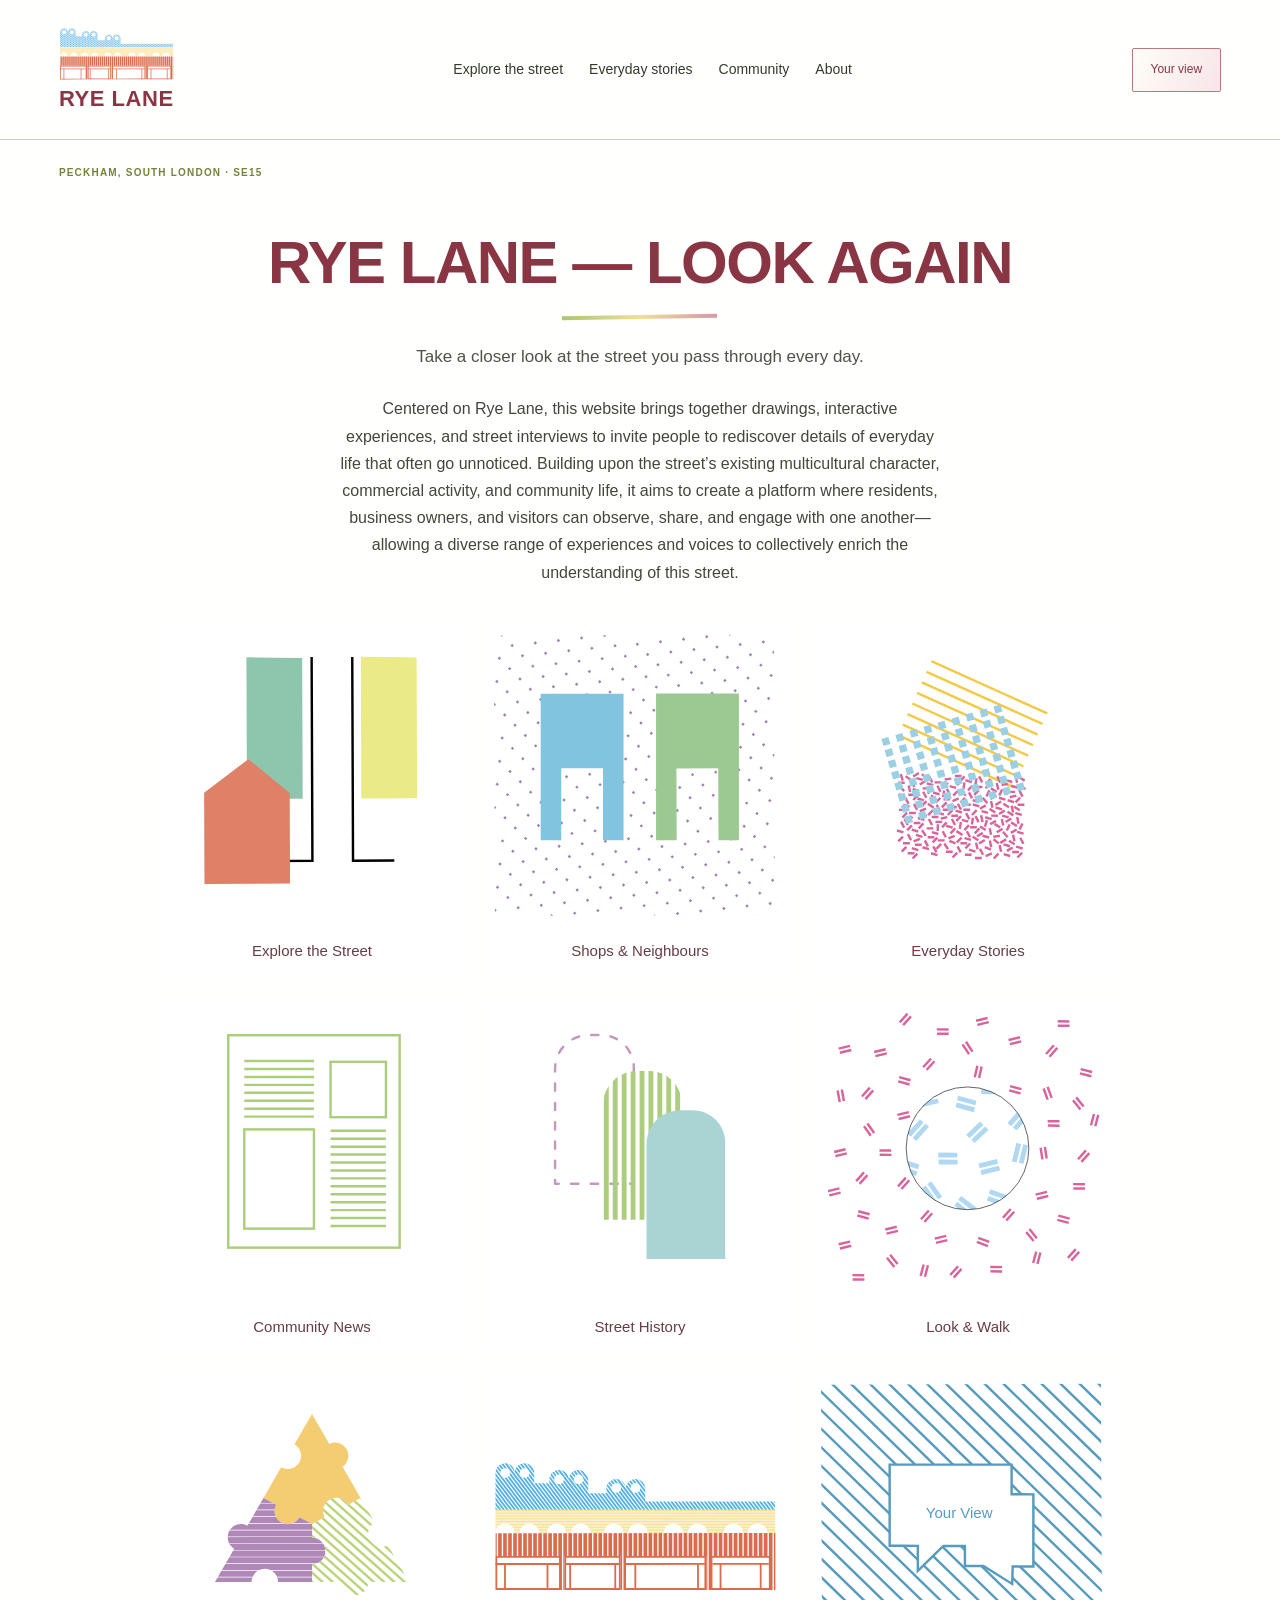
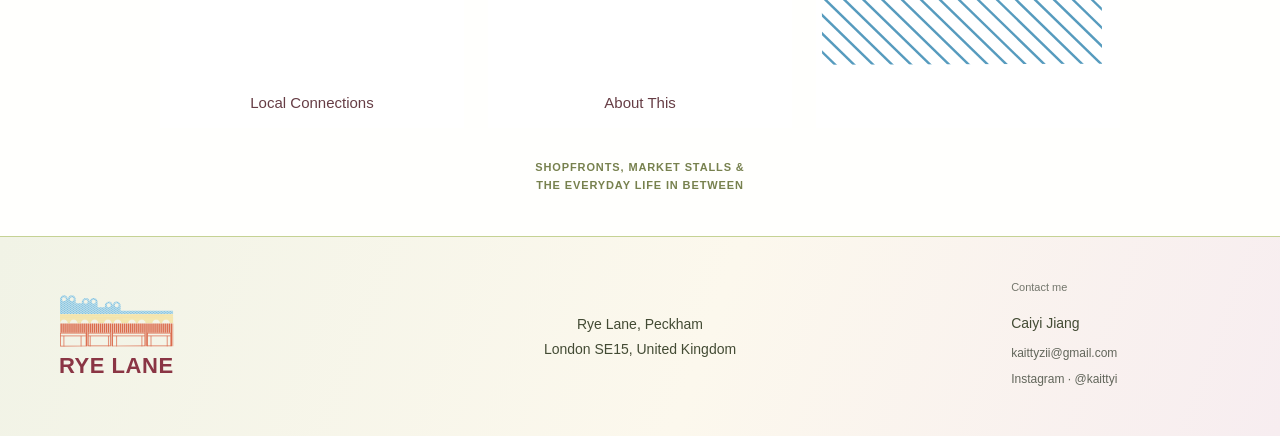
==== commit 255ab98d: "Improve mobile and tablet layouts" ====
--- a/index.html
+++ b/index.html
@@ -1,5 +1,5 @@
 <!doctype html>
-<html lang="en"><head><meta charset="utf-8"><meta name="viewport" content="width=device-width,initial-scale=1"><meta name="description" content="Explore the shopfronts, market stalls and everyday details of Rye Lane, Peckham."><title>Rye Lane — Look Again</title><link rel="stylesheet" href="style.css"><link rel="stylesheet" href="theme.css?v=20261030-type-spacing"></head>
+<html lang="en"><head><meta charset="utf-8"><meta name="viewport" content="width=device-width,initial-scale=1"><meta name="description" content="Explore the shopfronts, market stalls and everyday details of Rye Lane, Peckham."><title>Rye Lane — Look Again</title><link rel="stylesheet" href="style.css"><link rel="stylesheet" href="theme.css?v=20261109-responsive"></head>
 <body data-page="index"><a class="skip" href="#main">Skip to content</a><header><a class="brand" href="index.html">RYE LANE</a><nav aria-label="Main navigation"><a href="explore.html">Explore the street</a><a href="stories.html">Everyday stories</a><a href="community.html">Community</a><a href="about.html">About</a></nav><a class="header-note" href="your-view.html">Your view </a></header>
 <main id="main"><section class="hero"><div class="hero-top"><p class="eyebrow">PECKHAM, SOUTH LONDON · SE15</p></div><div class="hero-title"><h1 class="home-title">RYE LANE — LOOK AGAIN</h1><p class="home-subtitle">Take a closer look at the street you pass through every day.</p><p class="home-statement">Centered on Rye Lane, this website brings together drawings, interactive experiences, and street interviews to invite people to rediscover details of everyday life that often go unnoticed. Building upon the street’s existing multicultural character, commercial activity, and community life, it aims to create a platform where residents, business owners, and visitors can observe, share, and engage with one another—allowing a diverse range of experiences and voices to collectively enrich the understanding of this street.</p></div><div class="illustrated-directory" aria-label="Discover Rye Lane"><a class="illustrated-link cream" href="explore.html"><svg class="artist-icon" viewBox="0 0 200 200" aria-hidden="true"><image href="explore.svg" width="200" height="200"/></svg><h2>Explore the Street</h2><span class="tile-arrow"></span></a><a class="illustrated-link apricot" href="explore.html#shops"><svg class="artist-icon" viewBox="0 0 200 200" aria-hidden="true"><image href="shops.svg" width="200" height="200"/></svg><h2>Shops & Neighbours</h2><span class="tile-arrow"></span></a><a class="illustrated-link moss" href="stories.html"><svg class="artist-icon" viewBox="0 0 200 200" aria-hidden="true"><image href="stories.svg" width="200" height="200"/></svg><h2>Everyday Stories</h2><span class="tile-arrow"></span></a><a class="illustrated-link blue" href="community.html"><svg class="artist-icon" viewBox="0 0 200 200" aria-hidden="true"><image href="community.svg" width="200" height="200"/></svg><h2>Community News</h2><span class="tile-arrow"></span></a><a class="illustrated-link ochre" href="community.html#street-history"><svg class="artist-icon" viewBox="0 0 200 200" aria-hidden="true"><image href="history.svg" width="200" height="200"/></svg><h2>Street History</h2><span class="tile-arrow"></span></a><a class="illustrated-link rose" href="stories.html#walk"><svg class="artist-icon" viewBox="0 0 200 200" aria-hidden="true"><image href="walk.svg" width="200" height="200"/></svg><h2>Look & Walk</h2><span class="tile-arrow"></span></a><a class="illustrated-link moss" href="community.html#local-connections"><svg class="artist-icon" viewBox="0 0 200 200" aria-hidden="true"><image href="connections.svg" width="200" height="200"/></svg><h2>Local Connections</h2><span class="tile-arrow"></span></a><a class="illustrated-link cream" href="about.html"><svg class="artist-icon" viewBox="0 0 200 200" aria-hidden="true"><image href="about.svg" width="200" height="200"/></svg><h2>About This</h2><span class="tile-arrow"></span></a><a class="illustrated-link blue" href="your-view.html"><svg class="artist-icon" viewBox="0 0 200 200" aria-hidden="true"><image href="your-view.svg" width="200" height="200"/></svg><h2 class="speech-title">Your View</h2><span class="tile-arrow"></span></a></div><p class="directory-caption">SHOPFRONTS, MARKET STALLS & THE EVERYDAY LIFE IN BETWEEN</p></section></main><footer><a class="brand" href="index.html">RYE LANE</a><p>Rye Lane, Peckham<br>London SE15, United Kingdom</p><div class="footer-contact"><h2>Contact me</h2><p>Caiyi Jiang</p><a href="mailto:kaittyzii@gmail.com">kaittyzii@gmail.com</a><a href="https://www.instagram.com/kaittyi/" target="_blank" rel="noopener noreferrer">Instagram · @kaittyi</a></div></footer>
 <script src="script.js?v=20261030-market-layers"></script></body></html>
--- a/theme.css
+++ b/theme.css
@@ -210,3 +210,204 @@
 @media(max-width:650px){.route-lead{grid-template-columns:1fr;padding:20px}.route-stops li{grid-template-columns:35px 1fr;gap:15px}.route-lead img{height:220px}}
 .route-meta{display:flex;flex-wrap:wrap;align-items:center;gap:8px 0;font-size:12px;line-height:1.5;letter-spacing:0;font-weight:400}.route-meta span{white-space:nowrap}.route-meta span+span::before{content:'·';margin:0 10px;color:#8a8c80}.route-lead{align-items:start}.route-lead img.route-sketch{height:auto;max-height:510px;object-fit:contain}.route-upload{margin:22px 0 0;padding:18px;border:1px dashed #b9c1b3;border-radius:6px;background:#fffffd}.route-upload label{display:block;font-size:14px}.route-upload input{display:block;max-width:100%;margin-top:12px;font-size:13px}.walk-photo-preview{display:block;width:auto;max-width:100%;max-height:260px;margin:16px 0;object-fit:contain}.walk-photo-preview[hidden],.route-upload button[hidden]{display:none}.route-upload button{padding:8px 12px;background:white;border:1px solid #ccc;cursor:pointer}.route-upload .photo-status{font-size:12px;margin:8px 0 0}
 .citywalk>.route-sources{margin:24px 0 30px;padding:18px 22px;background:#f7f5ed;border:1px solid #dedfd4;border-radius:6px}.citywalk>.route-sources h2{font-size:18px;margin:0 0 10px}.citywalk>.route-sources p{margin:8px 0;font-size:13px;line-height:1.65}
+/* Local Connections: four distinct, light paper colours. */
+#local-connections .community-links>a{border:1px solid #cbd9e4;background:linear-gradient(135deg,#eaf3fa,#f7fafc);color:#343b2d;box-shadow:none;transition:box-shadow .18s,border-color .18s}
+#local-connections .community-links>a:nth-child(2){border-color:#e5cfc8;background:linear-gradient(135deg,#faece6,#fff8f4)}
+#local-connections .community-links>a:nth-child(3){border-color:#e0d8b4;background:linear-gradient(135deg,#faf4db,#fffdf4)}
+#local-connections .community-links>a:nth-child(4){border-color:#d8cfe5;background:linear-gradient(135deg,#f0eaf7,#faf7fd)}
+#local-connections .community-links>a:hover{box-shadow:0 4px 14px #343b2d0d;border-color:#a8afa2}
+/* Local directory: quiet paper cards with a restrained accent. */
+#local-connections .community-links>a:nth-child(n){position:relative;background:#fffffd;border:1px solid #deded7;border-radius:0;box-shadow:none;color:#343b2d;padding-top:32px}
+#local-connections .community-links>a::before{content:"";display:block;width:28px;height:2px;background:#9b5261;margin:0 0 20px}
+#local-connections .community-links>a>span{color:#72766c;font-size:10px;letter-spacing:.08em;line-height:1.5}
+#local-connections .community-links>a h3{margin:14px 0 12px}
+#local-connections .community-links>a p{color:#64685f}
+#local-connections .community-links>a:nth-child(n):hover{background:#faf9f5;border-color:#b8b9af;box-shadow:none}
+
+/* Shop-led profile: Inverted Audio */
+.shop-profile-link{display:block;color:inherit;text-decoration:none}.shop-profile-link:hover h2{color:#8a3544}.shop-profile-link:focus-visible{outline:2px solid #8a3544;outline-offset:6px}.record-deck{max-width:700px;font-size:21px;line-height:1.6;margin:24px 0 36px}.record-intro{display:grid;grid-template-columns:minmax(0,1.7fr) minmax(240px,1fr);gap:36px;align-items:stretch}.record-intro>img{display:block;width:100%;height:100%;max-height:480px;object-fit:cover}.record-visit{padding:28px;background:#f7f5ed;border:1px solid #deded7}.record-visit h2,.record-reading h2,.record-film h2{font-size:24px;font-weight:600;letter-spacing:-.015em;line-height:1.3;margin:12px 0 18px}.record-visit p{font-size:15px;line-height:1.8}.record-visit>a{display:block;font-size:14px;margin:12px 0;text-decoration:underline;text-underline-offset:3px;overflow-wrap:anywhere}.record-visit .small-note{font-size:12px;margin-top:24px;color:#666b61}.record-reading{display:grid;grid-template-columns:1fr 1fr;gap:48px;margin:44px 0}.record-reading p{font-size:16px;line-height:1.85;margin:0 0 16px}.record-film{padding:30px;background:#f8f7f2;border:1px solid #deded7}.record-film>div{max-width:730px}.record-film p{font-size:15px;line-height:1.75}#record-video{display:block;width:100%;max-height:65vh;background:#161616;margin-top:24px}.record-background{border-top:1px solid #deded7;padding-top:22px}.record-source,.record-return a{font-size:14px;text-decoration:underline;text-underline-offset:4px}.record-return{display:flex;justify-content:space-between;gap:20px;flex-wrap:wrap;border-top:1px solid #deded7;padding-top:24px}@media(max-width:700px){.record-intro,.record-reading{grid-template-columns:1fr;gap:24px}.record-intro>img{height:auto}.record-film,.record-visit{padding:20px}.record-deck{font-size:18px}}
+
+/* Record-store profile: a single reading column, then practical details. */
+body:is([data-page="record-store"],[data-page="etc-store"],[data-page="cafe-profile"]) .record-profile{max-width:1000px;margin-inline:auto}
+body:is([data-page="record-store"],[data-page="etc-store"],[data-page="cafe-profile"]) .record-intro{display:flex;flex-direction:column;gap:24px}
+body:is([data-page="record-store"],[data-page="etc-store"],[data-page="cafe-profile"]) .record-intro>img{width:100%;height:auto;max-height:520px;object-fit:cover}
+body:is([data-page="record-store"],[data-page="etc-store"],[data-page="cafe-profile"]) .record-visit{padding:24px 28px;border:0;border-left:3px solid #c8cdb8;background:#f7f6ef}
+body:is([data-page="record-store"],[data-page="etc-store"],[data-page="cafe-profile"]) .record-reading{display:flex;flex-direction:column;gap:30px;max-width:740px;margin:44px auto}
+body:is([data-page="record-store"],[data-page="etc-store"],[data-page="cafe-profile"]) .record-reading h2{margin-top:0}
+body:is([data-page="record-store"],[data-page="etc-store"],[data-page="cafe-profile"]) .record-film{margin:36px 0}
+@media(max-width:700px){body:is([data-page="record-store"],[data-page="etc-store"],[data-page="cafe-profile"]) .record-visit{padding:20px}body:is([data-page="record-store"],[data-page="etc-store"],[data-page="cafe-profile"]) .record-reading{gap:24px;margin:30px auto}}
+
+/* Short history stories with source links next to the claims they support. */
+.history-stories .history-intro{max-width:680px;line-height:1.8}
+.history-chapters{max-width:800px;margin:42px auto 0}
+.history-chapter{padding:28px 0 32px;border-top:1px solid #d9d9ce}
+.history-chapter-meta{display:flex;align-items:center;gap:16px;margin:0 0 16px;font:11px/1.5 Arial,sans-serif;letter-spacing:.09em;color:#70765e}
+.history-chapter-meta span{display:inline-grid;place-items:center;width:30px;height:30px;border-radius:50%;background:#eef0e4;color:#663d45;letter-spacing:0}
+.history-chapter h3{font-size:clamp(22px,2.8vw,30px);line-height:1.25;letter-spacing:-.02em;color:#663d45;margin:0 0 14px}
+.history-chapter>p:not(.history-chapter-meta){max-width:700px;font-size:16px;line-height:1.85;margin:0 0 16px}
+.history-source{font-size:13px;line-height:1.7;text-decoration:underline;text-underline-offset:4px;color:#49675e;display:inline-block;max-width:100%}
+.history-stories .history-end{max-width:800px;margin:20px auto 24px;padding:26px;background:#f6f5ec}
+.history-stories .history-end h3{font-size:23px;margin:0 0 12px;line-height:1.3}
+.feed-status{font-size:12px;line-height:1.7;color:#68705e;margin:0 0 22px}
+@media(max-width:600px){.history-chapters{margin-top:26px}.history-chapter{padding:24px 0}.history-chapter>p:not(.history-chapter-meta){font-size:15px}.history-stories .history-end{padding:22px}}
+
+/* Dates lead each history entry. */
+.history-chapter h3.history-date{font-size:clamp(38px,5vw,58px);line-height:1.1;letter-spacing:-.035em;margin:0 0 20px;color:#8a3544}
+
+/* White paper for the three connected walks, with geographic walking maps. */
+body[data-page="citywalk"]{background:#fffffd}
+body[data-page="citywalk"] .route-lead{background:#fff;border:1px solid #e5e5df;grid-template-columns:minmax(0,.85fr) minmax(0,1.15fr);align-items:start}
+body[data-page="citywalk"] :is(.route-sources,.route-upload){background:#fdfdfb;border-color:#e2e3dc}
+.route-map-panel{min-width:0}.route-map-image-link{display:block}.route-map-panel img.route-sketch{display:block;width:100%;height:auto;max-height:none;background:#fcfcfa}.route-map-panel .route-map-caption{font-size:12px;line-height:1.6;color:#666b61;margin:10px 0 0}
+@media(max-width:700px){body[data-page="citywalk"] .route-lead{grid-template-columns:1fr;padding:20px}}
+
+/* One English photo picker per walk, beside the route map. */
+.route-lead .route-upload{margin-top:28px;padding:20px;background:#fdfdfb}
+.route-lead .route-upload h3{font-size:17px;line-height:1.4;margin:0 0 10px;font-weight:600}
+.route-lead .route-upload .upload-help{font-size:13px;line-height:1.7;margin:0 0 16px;color:#666b61}
+.route-upload .walk-photo-input{position:absolute;width:1px;height:1px;opacity:0;overflow:hidden;padding:0;margin:0}
+.route-upload label.walk-photo-choose{display:inline-block;padding:10px 14px;border:1px solid #8a3544;color:#8a3544;background:#fff;cursor:pointer;font-size:13px}
+.route-upload:focus-within .walk-photo-choose{outline:2px solid #8a3544;outline-offset:3px}
+.walk-photo-filename{display:block;margin-top:10px;font-size:12px;line-height:1.6;color:#666b61;overflow-wrap:anywhere}
+
+/* A quieter, aligned layout for the walk introduction and stops. */
+body[data-page="citywalk"] .route-lead{padding:28px;gap:36px;grid-template-columns:minmax(0,1fr) minmax(0,1fr)}
+body[data-page="citywalk"] .route-meta{gap:6px 0;line-height:1.8}
+body[data-page="citywalk"] .route-meta span{white-space:normal}
+body[data-page="citywalk"] .route-lead h2{font-size:clamp(25px,2.6vw,34px);line-height:1.2;margin:18px 0}
+body[data-page="citywalk"] .route-lead>div>p{margin:0 0 20px}
+body[data-page="citywalk"] .route-map{margin-top:0}
+body[data-page="citywalk"] .route-lead .route-upload{margin-top:26px;border-style:solid;border-color:#e4e4df;padding:20px}
+body[data-page="citywalk"] .route-map-panel img.route-sketch{max-height:610px;object-fit:contain}
+body[data-page="citywalk"] .route-stops{max-width:850px;margin:40px auto}
+body[data-page="citywalk"] .route-stops li{display:block;padding:28px 0}
+body[data-page="citywalk"] .route-stops h3{font-size:23px;margin:8px 0 12px}
+body[data-page="citywalk"] .route-stops .eyebrow{margin:0;font-size:11px}
+@media(max-width:700px){body[data-page="citywalk"] .route-lead{grid-template-columns:1fr;padding:20px;gap:26px}body[data-page="citywalk"] .route-stops{margin-top:28px}}
+
+/* Keep only the route overview; align the map with the photo panel. */
+body[data-page="citywalk"] .route-lead{grid-template-columns:minmax(0,.85fr) minmax(0,1.15fr);align-items:stretch}
+body[data-page="citywalk"] .route-lead>div:first-child{display:flex;flex-direction:column;align-items:flex-start}
+body[data-page="citywalk"] .route-lead .route-upload{width:100%;box-sizing:border-box;margin-top:26px;margin-bottom:0}
+body[data-page="citywalk"] .route-map-panel{position:relative;display:flex;flex-direction:column;min-height:540px;padding-bottom:0}
+body[data-page="citywalk"] .route-map-image-link{display:flex;flex:1;min-height:0}
+body[data-page="citywalk"] .route-map-panel img.route-sketch{width:100%;height:100%;max-height:none;object-fit:contain}
+body[data-page="citywalk"] .route-map-panel .route-map-caption{position:absolute;top:100%;left:0;right:0;margin:10px 0 0;font-size:11px}
+body[data-page="citywalk"] .route-lead{margin-bottom:52px}
+@media(max-width:700px){body[data-page="citywalk"] .route-lead{grid-template-columns:1fr}body[data-page="citywalk"] .route-map-panel{min-height:0}body[data-page="citywalk"] .route-map-panel img.route-sketch{height:auto}}
+body[data-page="citywalk"] .route-lead>div:first-child>.route-map{margin-bottom:26px}
+body[data-page="citywalk"] .route-lead .route-upload{margin-top:auto}
+body[data-page="citywalk"] .route-map-image-link{position:absolute;inset:0}
+@media(max-width:700px){body[data-page="citywalk"] .route-map-image-link{position:static}body[data-page="citywalk"] .route-lead .route-upload{margin-top:0}}
+
+/* Fit the overview to small screens without squeezing the two columns. */
+body[data-page="citywalk"] .route-lead>div{min-width:0}
+body[data-page="citywalk"] .route-tabs button{max-width:100%;white-space:normal;text-align:left;line-height:1.5}
+body[data-page="citywalk"] .route-meta{overflow-wrap:anywhere}
+@media(max-width:800px){
+body[data-page="citywalk"] .route-lead{grid-template-columns:1fr;padding:20px;gap:24px;margin-bottom:30px}
+body[data-page="citywalk"] .route-lead>div:first-child>.route-map{margin-bottom:22px}
+body[data-page="citywalk"] .route-lead .route-upload{margin-top:0}
+body[data-page="citywalk"] .route-map-panel{min-height:0}
+body[data-page="citywalk"] .route-map-image-link{position:static;display:block}
+body[data-page="citywalk"] .route-map-panel img.route-sketch{height:auto;max-height:none;width:100%}
+}
+@media(max-width:450px){body[data-page="citywalk"] .route-lead{padding:16px}body[data-page="citywalk"] .route-tabs{gap:8px}body[data-page="citywalk"] .route-tabs button{width:100%;padding:11px 14px}body[data-page="citywalk"] .route-lead .route-upload{padding:16px}}
+
+.shop-photo-grid>article{min-width:0;padding:20px;background:linear-gradient(135deg,#fdfcfe,#fff);border:1px solid #e8e5e9}
+.shop-photo-grid>article>img,.shop-photo-grid>article>a>img{display:block;width:100%;height:auto;aspect-ratio:16/10;object-fit:cover}
+.shop-interview summary{cursor:pointer;font-size:14px;text-decoration:underline;text-underline-offset:4px;color:#8a3544;padding:10px 0;line-height:1.6}
+.shop-interview summary:focus-visible{outline:2px solid #8a3544;outline-offset:4px}
+.shop-interview video{display:block;width:100%;max-height:430px;background:#171717;margin:14px 0}
+.shop-interview .small-note{font-size:12px;margin:8px 0 0}
+@media(max-width:600px){.shop-photo-grid>article{padding:16px}}
+
+.shop-website{display:inline-block;font-size:13px;text-decoration:underline;text-underline-offset:4px;margin-top:14px}
+
+/* Store profiles share the same reading structure and image credits. */
+.shop-official-photo{margin:0;width:100%}.shop-official-photo>img{display:block;width:100%;height:auto;max-height:560px;object-fit:cover}
+.shop-official-photo figcaption{font-size:12px;color:#666b61;line-height:1.6;margin-top:10px}.shop-official-photo figcaption a{text-decoration:underline;text-underline-offset:3px}
+.record-film video{display:block;width:100%;max-height:65vh;background:#161616;margin-top:24px}
+
+/* Shared native captions: a single readable style on every interview. */
+video::cue{font-family:Arial,Helvetica,sans-serif;font-size:18px;font-weight:400;color:#fff;background:rgba(0,0,0,.78);text-shadow:none}
+@media(max-width:600px){video::cue{font-size:14px}}
+/* The café interview is now a page section, rather than the former dialog. */
+body[data-page="cafe-profile"] #cafe-interview{width:auto;max-height:none;padding:30px;border:1px solid #e4e6df}
+body[data-page="cafe-profile"] #cafe-video{margin:24px 0 0;max-height:65vh;border-radius:0}
+@media(max-width:700px){body[data-page="cafe-profile"] #cafe-interview{padding:20px}}
+
+
+/* Align the history narrative with its section heading. */
+.history-chapters{margin-left:0;margin-right:0}
+.history-stories .history-end{margin-left:0;margin-right:0}
+
+/* Plain backgrounds; retain aligned history and black dates. */
+.history-chapter h3.history-date{color:#000}
+
+/* Responsive reading and directory layout — 9 November 2026. */
+html{-webkit-text-size-adjust:100%;text-size-adjust:100%}
+body[data-page="index"] .home-statement{max-width:68ch;font-size:16px;line-height:1.7;text-wrap:pretty}
+body[data-page="index"] .illustrated-directory{grid-template-columns:repeat(3,minmax(0,1fr));gap:28px 24px}
+body[data-page="index"] .illustrated-link:nth-child(n){aspect-ratio:auto;min-width:0;overflow:visible;padding:0 0 44px;position:relative;display:block}
+body[data-page="index"] .illustrated-link:nth-child(n) .artist-icon{position:relative;inset:auto;display:block;width:100%;height:auto;aspect-ratio:1;transform:none;margin:0}
+body[data-page="index"] .illustrated-link:nth-child(n):not(:last-child) h2{position:static;inset:auto;transform:none;margin:8px 4px -44px;min-height:36px;font-size:15px;font-weight:500;line-height:1.4;overflow-wrap:normal;text-wrap:balance}
+body[data-page="index"] .illustrated-link:last-child .speech-title{font-size:clamp(11px,1.55vw,15px);top:calc(44% - 19.36px);line-height:1.35}
+body[data-page="index"] .illustrated-link:focus-visible{outline-offset:4px}
+body[data-page="index"] .directory-caption{max-width:65ch;margin:30px auto 42px;font-size:11px;line-height:1.65;letter-spacing:.08em;text-wrap:balance}
+header nav a{display:flex;align-items:center;min-height:44px;padding:8px 2px}
+.header-note{display:inline-flex;align-items:center;justify-content:center;min-height:44px}
+:is(.route-tabs button,.filters button,.image-switch button,.solid,.download,.walk-photo-choose){min-height:44px}
+:where(main,section,article,figure,form,.route-map-panel,.record-visit){min-width:0}
+.breadcrumb{flex-wrap:wrap;line-height:1.6;row-gap:6px}
+@media(max-width:900px){
+ header{flex-wrap:wrap;gap:12px 24px;padding:18px 5%}
+ header nav{order:3;flex:0 0 100%;width:100%;gap:6px 24px;flex-wrap:wrap}
+ header nav,body[data-page="index"] header nav{font-size:14px}
+ header .brand{width:104px;font-size:19px}
+ header .brand::before{width:88px;height:58px;margin-bottom:6px}
+ .hero{padding-left:5%;padding-right:5%}
+ .walk-cards{grid-template-columns:repeat(2,minmax(0,1fr))}
+ .walk-cards article{padding:22px}
+ .scene-meta{flex-wrap:wrap;align-items:flex-start}
+ .scene-meta>span{line-height:1.6}
+ .your-view select,.your-view textarea,.route-note textarea{font-size:16px;line-height:1.5}
+ .your-view>div>p:last-child{font-size:16px;line-height:1.7}
+ .scene>p,.shop-photo-grid p:not(.eyebrow),.walk-cards p{font-size:15px;line-height:1.7}
+}
+@media(max-width:600px){
+ header{padding:16px 5%;gap:12px 20px}
+ header nav{display:grid;grid-template-columns:repeat(2,minmax(0,1fr));gap:2px 12px}
+ header nav a{padding:9px 0;line-height:1.4}
+ .header-note{font-size:13px;padding:10px 16px}
+ body[data-page="index"] .hero-title{padding:24px 0 30px}
+ body[data-page="index"] .hero-title .home-title{font-size:clamp(28px,7.5vw,34px);line-height:1.15;letter-spacing:-.025em;text-wrap:balance}
+ .home-subtitle{max-width:32ch;font-size:16px;line-height:1.55;margin-bottom:24px;text-wrap:balance}
+ body[data-page="index"] .home-statement{text-align:left;font-size:16px;line-height:1.65;margin:0 auto}
+ body[data-page="index"] .illustrated-directory{grid-template-columns:repeat(2,minmax(0,1fr));gap:24px 16px}
+ body[data-page="index"] .illustrated-link:nth-child(n):not(:last-child) h2{font-size:14px;line-height:1.4;min-height:40px;margin-top:6px}
+ body[data-page="index"] .illustrated-link:last-child .speech-title{font-size:clamp(10px,2.8vw,13px)}
+ body[data-page="index"] .directory-caption{font-size:10px;margin:26px auto 30px}
+ .walk-cards,.story-photo-pair{grid-template-columns:minmax(0,1fr)}
+ .section{padding:40px 5%}
+ .route-meta{font-size:13px}
+ .route-stops h3,.shop-photo-grid h2{font-size:23px;line-height:1.3}
+ .dialog-content{padding:20px}
+ .dialog-bar{gap:12px;padding:12px 16px}
+ .dialog-bar button{min-width:44px;min-height:44px}
+ .trolley-gallery{grid-template-columns:44px minmax(0,1fr) 44px;column-gap:4px}
+ .photo-controls button{width:44px;height:44px}
+ footer{gap:24px;padding:32px 5%}
+}
+@media(prefers-reduced-motion:reduce){.illustrated-link{transition:none}}
+@media(max-width:600px){main .page-heading{font-size:clamp(28px,7.5vw,34px);line-height:1.18}.dialog-content h2{font-size:28px;line-height:1.2}}
+/* Give small-screen gallery images the full dialog width. */
+@media(max-width:600px){
+ .trolley-gallery>img{grid-column:1/-1;grid-row:1;height:auto;max-height:50vh;max-height:50svh;object-fit:contain}
+ .photo-controls button{grid-row:2}
+ .photo-controls span{grid-row:2}
+ dialog{max-height:90vh;max-height:90dvh}
+}
+
+/* Avoid long animated jumps when following section links on touch screens. */
+@media(max-width:900px){html{scroll-behavior:auto}}
